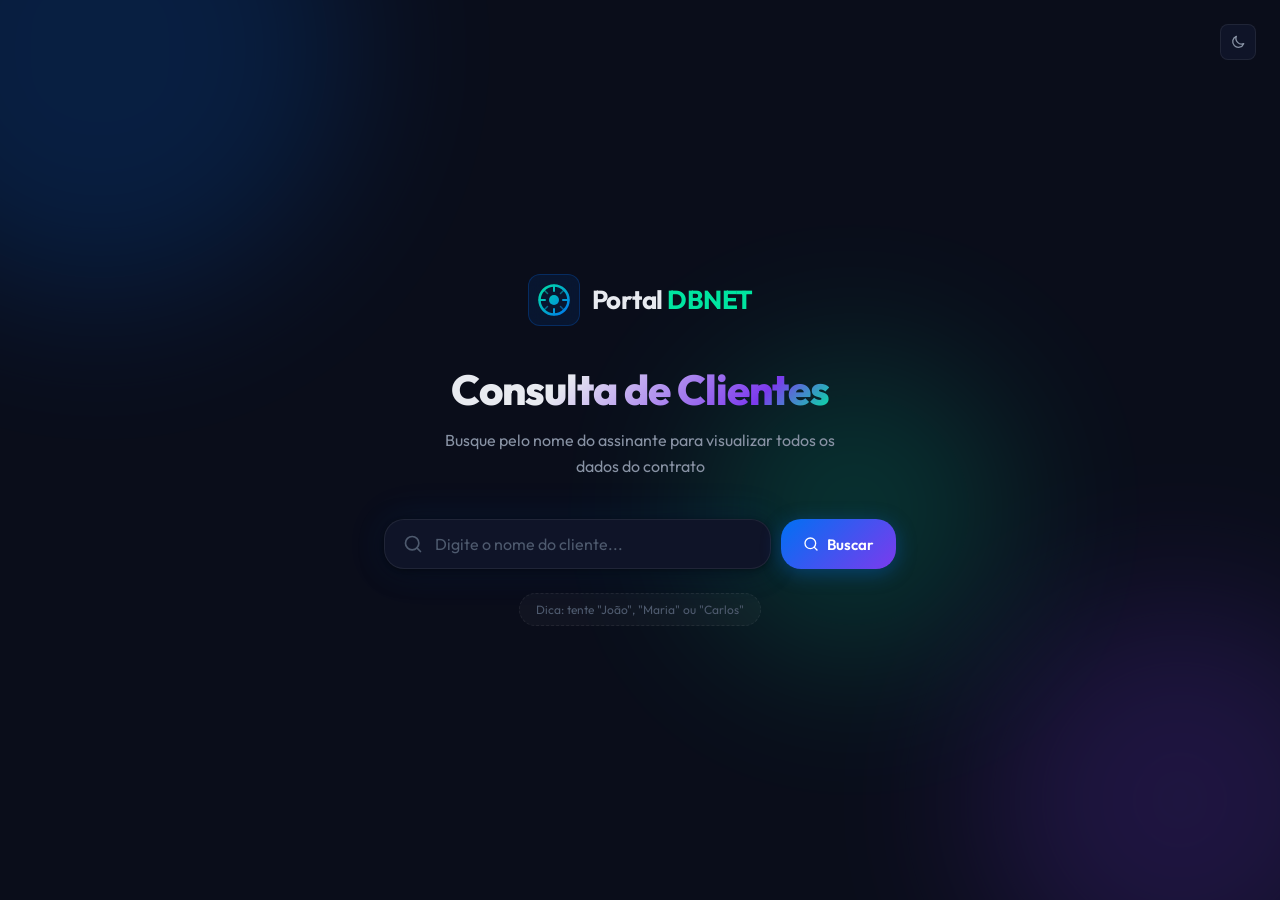
==== index.html @ 5e9ceef1 "Add files via upload" ====
<!DOCTYPE html>
<html lang="pt-BR">
<head>
  <meta charset="UTF-8" />
  <meta name="viewport" content="width=device-width, initial-scale=1.0" />
  <title>Portal DBNET — Consulta de Clientes</title>
  <link rel="icon" type="image/png" href="favicon.png" />
  <link rel="preconnect" href="https://fonts.googleapis.com" />
  <link rel="preconnect" href="https://fonts.gstatic.com" crossorigin />
  <link href="https://fonts.googleapis.com/css2?family=Outfit:wght@300;400;500;600;700;800&display=swap" rel="stylesheet" />
  <link rel="stylesheet" href="style.css" />
</head>
<body>

<div id="app">

  <!-- ══════════════════════════════════════════
       TELA 1 — BUSCA
  ══════════════════════════════════════════ -->
  <section id="screen-search" class="screen active">
    <div class="search-theme-toggle-slot" id="search-theme-toggle-slot"></div>
    <div class="search-hero">
      <div class="logo">
        <div class="logo-mark">
          <svg width="32" height="32" viewBox="0 0 32 32" fill="none" xmlns="http://www.w3.org/2000/svg">
            <defs>
              <linearGradient id="logoGrad" x1="0" y1="0" x2="32" y2="32" gradientUnits="userSpaceOnUse">
                <stop offset="0%" stop-color="#00e5a0"/>
                <stop offset="100%" stop-color="#0070f3"/>
              </linearGradient>
            </defs>
            <circle cx="16" cy="16" r="14.5" stroke="url(#logoGrad)" stroke-width="2.5"/>
            <circle cx="16" cy="16" r="5" fill="url(#logoGrad)"/>
            <line x1="16" y1="1.5" x2="16" y2="7" stroke="url(#logoGrad)" stroke-width="2" stroke-linecap="round"/>
            <line x1="16" y1="25" x2="16" y2="30.5" stroke="url(#logoGrad)" stroke-width="2" stroke-linecap="round"/>
            <line x1="1.5" y1="16" x2="7" y2="16" stroke="url(#logoGrad)" stroke-width="2" stroke-linecap="round"/>
            <line x1="25" y1="16" x2="30.5" y2="16" stroke="url(#logoGrad)" stroke-width="2" stroke-linecap="round"/>
            <line x1="5.5" y1="5.5" x2="9.5" y2="9.5" stroke="url(#logoGrad)" stroke-width="1.5" stroke-linecap="round" opacity="0.6"/>
            <line x1="22.5" y1="22.5" x2="26.5" y2="26.5" stroke="url(#logoGrad)" stroke-width="1.5" stroke-linecap="round" opacity="0.6"/>
            <line x1="26.5" y1="5.5" x2="22.5" y2="9.5" stroke="url(#logoGrad)" stroke-width="1.5" stroke-linecap="round" opacity="0.6"/>
            <line x1="9.5" y1="22.5" x2="5.5" y2="26.5" stroke="url(#logoGrad)" stroke-width="1.5" stroke-linecap="round" opacity="0.6"/>
          </svg>
        </div>
        <span class="logo-text">Portal <span class="accent">DBNET</span></span>
      </div>

      <h1 class="hero-title">Consulta de Clientes</h1>
      <p class="hero-subtitle">Busque pelo nome do assinante para visualizar todos os dados do contrato</p>

      <div class="search-box-wrapper">
        <div class="search-row">
          <div class="search-box">
            <svg class="search-icon" width="20" height="20" viewBox="0 0 24 24" fill="none">
              <circle cx="11" cy="11" r="8" stroke="currentColor" stroke-width="2"/>
              <path d="m21 21-4.35-4.35" stroke="currentColor" stroke-width="2" stroke-linecap="round"/>
            </svg>
            <input
              type="text"
              id="search-input"
              class="search-input"
              placeholder="Digite o nome do cliente..."
              autocomplete="off"
              spellcheck="false"
            />
            <button id="search-clear" class="search-clear hidden" aria-label="Limpar busca">
              <svg width="14" height="14" viewBox="0 0 14 14" fill="none">
                <path d="M1 1l12 12M13 1L1 13" stroke="currentColor" stroke-width="2" stroke-linecap="round"/>
              </svg>
            </button>
          </div>
          <button id="btn-buscar" class="btn-buscar">
            <svg id="buscar-icon" width="16" height="16" viewBox="0 0 24 24" fill="none">
              <circle cx="11" cy="11" r="8" stroke="currentColor" stroke-width="2"/>
              <path d="m21 21-4.35-4.35" stroke="currentColor" stroke-width="2" stroke-linecap="round"/>
            </svg>
            <span id="buscar-label">Buscar</span>
            <span id="buscar-spinner" class="spinner hidden"></span>
          </button>
        </div>
        <ul id="search-dropdown" class="search-dropdown hidden" role="listbox"></ul>
      </div>

      <div id="loading-status" class="loading-status hidden">
        <span class="spinner" style="width:14px;height:14px;border-color:rgba(255,255,255,0.2);border-top-color:var(--blue)"></span>
        <span id="loading-status-msg">Carregando...</span>
      </div>
      <p id="no-results" class="no-results hidden">Nenhum cliente encontrado para este nome.</p>
      <div id="search-error" class="search-error hidden">
        <svg width="16" height="16" viewBox="0 0 24 24" fill="none">
          <circle cx="12" cy="12" r="10" stroke="currentColor" stroke-width="2"/>
          <line x1="12" y1="8" x2="12" y2="12" stroke="currentColor" stroke-width="2" stroke-linecap="round"/>
          <line x1="12" y1="16" x2="12.01" y2="16" stroke="currentColor" stroke-width="2" stroke-linecap="round"/>
        </svg>
        <span id="search-error-msg">Erro ao conectar com o servidor.</span>
      </div>

      <div class="search-hint">
        <span>Dica: tente "João", "Maria" ou "Carlos"</span>
      </div>
    </div>

    <div class="bg-orbs">
      <div class="orb orb-1"></div>
      <div class="orb orb-2"></div>
      <div class="orb orb-3"></div>
    </div>
  </section>

  <!-- ══════════════════════════════════════════
       TELA 2 — SELEÇÃO (endereço ou login)
  ══════════════════════════════════════════ -->
  <section id="screen-selection" class="screen">
    <div class="page-container">
      <button class="btn-back" id="btn-back-selection">
        <svg width="18" height="18" viewBox="0 0 24 24" fill="none">
          <path d="M19 12H5M5 12l7 7M5 12l7-7" stroke="currentColor" stroke-width="2" stroke-linecap="round" stroke-linejoin="round"/>
        </svg>
        Voltar
      </button>
      <div id="selection-header" class="selection-header"></div>
      <div id="selection-list" class="selection-list"></div>
    </div>
  </section>

  <!-- ══════════════════════════════════════════
       TELA 3 — DASHBOARD
  ══════════════════════════════════════════ -->
  <section id="screen-dashboard" class="screen">
    <div class="page-container">
      <header class="dashboard-header">
        <button class="btn-back" id="btn-back-dashboard">
          <svg width="18" height="18" viewBox="0 0 24 24" fill="none">
            <path d="M19 12H5M5 12l7 7M5 12l7-7" stroke="currentColor" stroke-width="2" stroke-linecap="round" stroke-linejoin="round"/>
          </svg>
          Nova busca
        </button>
        <div id="dashboard-topbar" class="dashboard-topbar"></div>
      </header>
      <div id="dashboard-grid" class="dashboard-grid"></div>
    </div>
  </section>

  <!-- ══════════════════════════════════════════
       MODAL — TODAS AS ORDENS DE SERVIÇO
  ══════════════════════════════════════════ -->
  <div id="modal-os" class="modal-os-overlay" style="display:none">
    <div class="modal-os-box">
      <div class="modal-os-header">
        <span class="modal-os-title">Todas as Ordens de Serviço</span>
        <button class="modal-os-close" id="modal-os-close" aria-label="Fechar">
          <svg width="20" height="20" viewBox="0 0 24 24" fill="none">
            <path d="M18 6L6 18M6 6l12 12" stroke="currentColor" stroke-width="2" stroke-linecap="round"/>
          </svg>
        </button>
      </div>
      <div class="modal-os-body">
        <table class="os-table">
          <thead>
            <tr>
              <th class="col-id">ID</th><th class="col-date">Data</th><th class="col-type">Assunto</th><th class="col-setor">Setor</th><th class="col-status">Status</th><th class="col-desc">Descrição</th>
            </tr>
          </thead>
          <tbody id="modal-os-tbody"></tbody>
        </table>
      </div>
    </div>
  </div>

  <!-- ══════════════════════════════════════════
       MODAL — HISTÓRICO DE POTÊNCIA DA ONU
  ══════════════════════════════════════════ -->
  <div id="modal-potencia" class="modal-os-overlay" style="display:none">
    <div class="modal-os-box modal-potencia-box">
      <div class="modal-os-header">
        <span class="modal-os-title">Histórico de Potência</span>
        <button class="modal-os-close" id="modal-potencia-close" aria-label="Fechar">
          <svg width="20" height="20" viewBox="0 0 24 24" fill="none">
            <path d="M18 6L6 18M6 6l12 12" stroke="currentColor" stroke-width="2" stroke-linecap="round"/>
          </svg>
        </button>
      </div>
      <div class="modal-os-body">
        <table class="os-table">
          <thead>
            <tr>
              <th class="col-pot-date">Data</th><th class="col-pot-signal">Sinal RX</th><th class="col-pot-temp">Temperatura</th>
            </tr>
          </thead>
          <tbody id="modal-potencia-tbody"></tbody>
        </table>
        <div id="modal-potencia-pagination" class="modal-potencia-pagination hidden">
          <button type="button" class="btn-pot-page" id="pot-prev-page" aria-label="Página anterior">
            <svg width="16" height="16" viewBox="0 0 24 24" fill="none">
              <path d="M15 18l-6-6 6-6" stroke="currentColor" stroke-width="2" stroke-linecap="round" stroke-linejoin="round"/>
            </svg>
          </button>
          <span id="pot-page-info" class="pot-page-info">Página 1 de 1</span>
          <button type="button" class="btn-pot-page" id="pot-next-page" aria-label="Próxima página">
            <svg width="16" height="16" viewBox="0 0 24 24" fill="none">
              <path d="M9 18l6-6-6-6" stroke="currentColor" stroke-width="2" stroke-linecap="round" stroke-linejoin="round"/>
            </svg>
          </button>
        </div>
      </div>
    </div>
  </div>

  <!-- ══════════════════════════════════════════
       MODAL — ABRIR ATENDIMENTO
  ══════════════════════════════════════════ -->
  <div id="modal-atendimento" class="modal-os-overlay" style="display:none">
    <div class="modal-os-box modal-atendimento-box">
      <div class="modal-os-header">
        <span class="modal-os-title">Abrir Atendimento</span>
        <button class="modal-os-close" id="modal-atendimento-close" aria-label="Fechar">
          <svg width="20" height="20" viewBox="0 0 24 24" fill="none">
            <path d="M18 6L6 18M6 6l12 12" stroke="currentColor" stroke-width="2" stroke-linecap="round"/>
          </svg>
        </button>
      </div>
      <div class="modal-os-body">
        <form id="form-atendimento" class="form-atendimento">
          <div class="form-field">
            <label class="form-label" for="atendimento-assunto">Assunto</label>
            <select id="atendimento-assunto" class="form-select" required>
              <option value="" disabled selected>Selecione um assunto...</option>
              <option value="99">99 - PROCESSO DE SUPORTE - DBNET</option>
              <option value="264">264 - RETRABALHO TÉCNICO</option>
              <option value="108">108 - PROCESSO DE CANCELAMENTO</option>
              <option value="330">330 - VERIFICAÇÃO FINANCEIRA</option>
            </select>
          </div>
          <div class="form-field">
            <label class="form-label" for="atendimento-descricao">Descrição</label>
            <textarea id="atendimento-descricao" class="form-textarea" rows="5" placeholder="Descreva o atendimento..." required></textarea>
          </div>
          <div class="form-atendimento-footer">
            <span id="atendimento-erro" class="form-error hidden"></span>
            <button type="submit" class="btn-enviar-atendimento" id="btn-enviar-atendimento">
              <span id="btn-enviar-atendimento-label">Abrir atendimento</span>
              <span id="btn-enviar-atendimento-spinner" class="spinner hidden"></span>
            </button>
          </div>
        </form>
      </div>
    </div>
  </div>

  <!-- ══════════════════════════════════════════
       MODAL — Todas as OS
  ══════════════════════════════════════════ -->
  <div id="modal" class="modal hidden" role="dialog" aria-modal="true" aria-labelledby="modal-title">
    <div class="modal-backdrop" id="modal-backdrop"></div>
    <div class="modal-panel">
      <div class="modal-header">
        <h3 id="modal-title">Todas as Ordens de Serviço</h3>
        <button id="modal-close" class="modal-close" aria-label="Fechar modal">
          <svg width="16" height="16" viewBox="0 0 16 16" fill="none">
            <path d="M1 1l14 14M15 1L1 15" stroke="currentColor" stroke-width="2" stroke-linecap="round"/>
          </svg>
        </button>
      </div>
      <div id="modal-body" class="modal-body"></div>
    </div>
  </div>

  <div id="test-mode-badge" class="test-mode-badge hidden">
    <svg width="14" height="14" viewBox="0 0 24 24" fill="none">
      <path d="M9 3H5a2 2 0 0 0-2 2v4m6-6h10a2 2 0 0 1 2 2v4M9 3v18m0 0h10a2 2 0 0 0 2-2v-4M9 21H5a2 2 0 0 1-2-2v-4m0 0h18" stroke="currentColor" stroke-width="2" stroke-linecap="round"/>
    </svg>
    MODO TESTE
  </div>

  <div id="loading-overlay" class="loading-overlay hidden">
    <div class="loading-overlay-box">
      <span class="spinner" style="width:28px;height:28px;border-width:3px;border-color:rgba(255,255,255,0.15);border-top-color:var(--blue)"></span>
      <span id="loading-overlay-msg">Carregando...</span>
    </div>
  </div>

</div><!-- #app -->

<script src="app.js"></script>
</body>
</html>
---- style.css ----
/* ══════════════════════════════════════════════════════
   ISP PORTAL — style.css
   Tema dark com glassmorphism, gradientes azul/ciano/roxo
══════════════════════════════════════════════════════ */

/* ─── RESET & BASE ──────────────────────────────────── */
*, *::before, *::after { box-sizing: border-box; margin: 0; padding: 0; }

:root {
  --bg:           #0a0d1a;
  --surface:      #0f1428;
  --surface-2:    #131830;
  --surface-3:    #1a2040;
  --border:       rgba(255,255,255,0.07);
  --border-hover: rgba(255,255,255,0.14);

  --green:        #00e5a0;
  --green-dim:    rgba(0,229,160,0.15);
  --green-glow:   rgba(0,229,160,0.35);
  --blue:         #0070f3;
  --blue-dim:     rgba(0,112,243,0.15);
  --cyan:         #00d4ff;
  --purple:       #7c3aed;
  --red:          #f43f5e;
  --red-dim:      rgba(244,63,94,0.15);
  --amber:        #f59e0b;
  --amber-dim:    rgba(245,158,11,0.15);

  --text-primary:   #e8eaf0;
  --text-secondary: #8892a4;
  --text-muted:     #4e5a6e;

  --tint: rgba(255,255,255,0.03);
  --card-geral-grad: linear-gradient(135deg, #0f1428 0%, #0d1635 100%);

  --radius-sm:  8px;
  --radius-md:  12px;
  --radius-lg:  16px;
  --radius-xl:  20px;

  --shadow-card: 0 4px 24px rgba(0,0,0,0.4), 0 1px 4px rgba(0,0,0,0.3);
  --shadow-glow: 0 0 40px rgba(0,112,243,0.12);

  --transition: 0.2s cubic-bezier(0.4,0,0.2,1);
}

/* ─── TEMA CLARO (neutro, estilo painel admin) ──────── */
html[data-theme="light"] {
  --bg:           #f1f3f5;
  --surface:      #ffffff;
  --surface-2:    #f5f6f8;
  --surface-3:    #e8eaed;
  --border:       rgba(20,30,40,0.08);
  --border-hover: rgba(20,30,40,0.16);

  --green-dim:    rgba(0,180,126,0.12);
  --blue-dim:     rgba(0,112,243,0.10);
  --red-dim:      rgba(244,63,94,0.10);
  --amber-dim:    rgba(245,158,11,0.12);

  --text-primary:   #1f2937;
  --text-secondary: #5b6572;
  --text-muted:     #8a94a1;

  --tint: rgba(20,30,40,0.035);
  --card-geral-grad: linear-gradient(135deg, #ffffff 0%, #f3f5f7 100%);

  --shadow-card: 0 2px 12px rgba(20,30,40,0.06), 0 1px 3px rgba(20,30,40,0.04);
  --shadow-glow: 0 0 40px rgba(0,112,243,0.08);
}
html[data-theme="light"] .orb { opacity: 0.06; }

/* ─── TEMA ESCURO SUAVE (charcoal neutro, estilo painel admin) ── */
html[data-theme="dim"] {
  --bg:           #171c22;
  --surface:      #1e242b;
  --surface-2:    #262d35;
  --surface-3:    #2f3740;
  --border:       rgba(255,255,255,0.08);
  --border-hover: rgba(255,255,255,0.16);

  --text-primary:   #e8ebee;
  --text-secondary: #9aa3ab;
  --text-muted:     #66707a;

  --tint: rgba(255,255,255,0.035);
  --card-geral-grad: linear-gradient(135deg, #1e242b 0%, #171c22 100%);

  --shadow-card: 0 4px 24px rgba(0,0,0,0.35), 0 1px 4px rgba(0,0,0,0.25);
  --shadow-glow: 0 0 40px rgba(255,255,255,0.06);
}
html[data-theme="dim"] .orb { opacity: 0.08; }

/* ─── TEMA CLARO SÉPIA (mais aconchegante, menos luz azul) ───── */
html[data-theme="sepia"] {
  --bg:           #f1e9d8;
  --surface:      #f6efdf;
  --surface-2:    #eee4cd;
  --surface-3:    #e5d8b9;
  --border:       rgba(90,70,40,0.12);
  --border-hover: rgba(90,70,40,0.22);

  --green-dim:    rgba(0,180,126,0.12);
  --blue-dim:     rgba(0,112,243,0.10);
  --red-dim:      rgba(244,63,94,0.10);
  --amber-dim:    rgba(245,158,11,0.14);

  --text-primary:   #3b2f22;
  --text-secondary: #6e5f47;
  --text-muted:     #9c8f76;

  --tint: rgba(90,70,40,0.05);
  --card-geral-grad: linear-gradient(135deg, #f6efdf 0%, #eddfbd 100%);

  --shadow-card: 0 4px 20px rgba(90,70,40,0.14), 0 1px 3px rgba(90,70,40,0.09);
  --shadow-glow: 0 0 40px rgba(0,112,243,0.08);
}
html[data-theme="sepia"] .orb { opacity: 0.07; }

/* ─── TEMA VERDE (paleta EDF1D6 / 9DC08B / 609966 / 40513B) ──── */
html[data-theme="green"] {
  --bg:           #edf1d6;
  --surface:      #f5f8ea;
  --surface-2:    #e7edd3;
  --surface-3:    #d7e2bb;
  --border:       rgba(64,81,59,0.14);
  --border-hover: rgba(64,81,59,0.26);

  --green:        #609966;
  --green-dim:    rgba(96,153,102,0.16);
  --green-glow:   rgba(96,153,102,0.35);
  --blue-dim:     rgba(0,112,243,0.10);
  --red-dim:      rgba(244,63,94,0.10);
  --amber-dim:    rgba(245,158,11,0.14);

  --text-primary:   #40513b;
  --text-secondary: #5c6f52;
  --text-muted:     #85957a;

  --tint: rgba(64,81,59,0.045);
  --card-geral-grad: linear-gradient(135deg, #f5f8ea 0%, #e1eac8 100%);

  --shadow-card: 0 4px 20px rgba(64,81,59,0.14), 0 1px 3px rgba(64,81,59,0.09);
  --shadow-glow: 0 0 40px rgba(96,153,102,0.18);
}
html[data-theme="green"] .orb { opacity: 0.08; }

html { font-size: 16px; scroll-behavior: smooth; }

body {
  font-family: 'Outfit', sans-serif;
  background-color: var(--bg);
  color: var(--text-primary);
  min-height: 100vh;
  overflow-x: hidden;
  -webkit-font-smoothing: antialiased;
  transition: background-color 0.3s ease, color 0.3s ease;
}

button { cursor: pointer; border: none; background: none; font-family: inherit; }
ul { list-style: none; }
a { color: inherit; text-decoration: none; }

/* ─── SCREENS ───────────────────────────────────────── */
.screen {
  display: none;
  min-height: 100vh;
  animation: fadeIn 0.3s ease;
}
.screen.active { display: block; }

@keyframes fadeIn {
  from { opacity: 0; transform: translateY(8px); }
  to   { opacity: 1; transform: translateY(0); }
}

/* ─── PAGE CONTAINER ─────────────────────────────────── */
.page-container {
  max-width: 1400px;
  margin: 0 auto;
  padding: 32px 24px 64px;
}

/* ─── BACK BUTTON ────────────────────────────────────── */
.btn-back {
  display: inline-flex;
  align-items: center;
  gap: 8px;
  color: var(--text-secondary);
  font-size: 14px;
  font-weight: 500;
  padding: 8px 14px;
  border-radius: var(--radius-sm);
  border: 1px solid var(--border);
  background: var(--surface);
  transition: all var(--transition);
  margin-bottom: 32px;
}
.btn-back:hover {
  color: var(--text-primary);
  border-color: var(--border-hover);
  background: var(--surface-2);
}

/* ══════════════════════════════════════════════════════
   TELA 1 — BUSCA
══════════════════════════════════════════════════════ */
#screen-search {
  align-items: center;
  justify-content: center;
  position: relative;
  overflow: hidden;
}
#screen-search.active { display: flex; }

.search-theme-toggle-slot {
  position: absolute;
  top: 24px;
  right: 24px;
  z-index: 3;
}

.search-hero {
  position: relative;
  z-index: 2;
  display: flex;
  flex-direction: column;
  align-items: center;
  text-align: center;
  padding: 40px 24px;
  width: 100%;
  max-width: 560px;
}

/* Logo */
.logo {
  display: flex;
  align-items: center;
  gap: 12px;
  margin-bottom: 40px;
}
.logo-mark {
  display: flex;
  align-items: center;
  justify-content: center;
  width: 52px;
  height: 52px;
  background: rgba(0,112,243,0.1);
  border: 1px solid rgba(0,112,243,0.25);
  border-radius: var(--radius-md);
  backdrop-filter: blur(8px);
}
.logo-text {
  font-size: 26px;
  font-weight: 700;
  color: var(--text-primary);
  letter-spacing: -0.5px;
}
.logo-text .accent { color: var(--green); }

/* Hero text */
.hero-title {
  font-size: clamp(28px, 5vw, 42px);
  font-weight: 800;
  letter-spacing: -1px;
  line-height: 1.15;
  background: linear-gradient(135deg, var(--text-primary) 30%, #7c3aed 80%, #00e5a0 100%);
  -webkit-background-clip: text;
  -webkit-text-fill-color: transparent;
  background-clip: text;
  margin-bottom: 14px;
}
.hero-subtitle {
  font-size: 16px;
  color: var(--text-secondary);
  line-height: 1.6;
  max-width: 420px;
  margin-bottom: 40px;
}

/* Search box */
.search-box-wrapper {
  position: relative;
  width: 100%;
}
.search-box {
  display: flex;
  align-items: center;
  gap: 12px;
  background: var(--surface);
  border: 1px solid var(--border);
  border-radius: var(--radius-xl);
  padding: 14px 18px;
  transition: all var(--transition);
  box-shadow: var(--shadow-card), var(--shadow-glow);
}
.search-box:focus-within {
  border-color: rgba(0,112,243,0.5);
  box-shadow: var(--shadow-card), 0 0 0 3px rgba(0,112,243,0.12), 0 0 40px rgba(0,112,243,0.18);
}
.search-icon { color: var(--text-muted); flex-shrink: 0; }
.search-input {
  flex: 1;
  background: none;
  border: none;
  outline: none;
  font-family: 'Outfit', sans-serif;
  font-size: 16px;
  font-weight: 400;
  color: var(--text-primary);
}
.search-input::placeholder { color: var(--text-muted); }
.search-clear {
  color: var(--text-muted);
  padding: 4px;
  border-radius: 50%;
  transition: all var(--transition);
  flex-shrink: 0;
}
.search-clear:hover { color: var(--text-primary); background: var(--surface-3); }
.search-clear.hidden { display: none; }

/* Search row (input + button) */
.search-row {
  display: flex;
  gap: 10px;
  align-items: stretch;
}
.search-row .search-box {
  flex: 1;
}

.btn-buscar {
  display: inline-flex;
  align-items: center;
  gap: 8px;
  padding: 0 22px;
  background: linear-gradient(135deg, #0070f3, #7c3aed);
  border: none;
  border-radius: var(--radius-xl);
  color: #fff;
  font-family: 'Outfit', sans-serif;
  font-size: 15px;
  font-weight: 600;
  cursor: pointer;
  white-space: nowrap;
  transition: all var(--transition);
  box-shadow: 0 4px 20px rgba(0,112,243,0.35);
  flex-shrink: 0;
}
.btn-buscar:hover {
  transform: translateY(-1px);
  box-shadow: 0 6px 28px rgba(0,112,243,0.5);
  filter: brightness(1.1);
}
.btn-buscar:active { transform: translateY(0); }
.btn-buscar:disabled { opacity: 0.6; cursor: not-allowed; transform: none; }

/* Spinner */
.spinner {
  width: 16px;
  height: 16px;
  border: 2px solid rgba(255,255,255,0.3);
  border-top-color: #fff;
  border-radius: 50%;
  animation: spin 0.7s linear infinite;
  flex-shrink: 0;
}
.spinner.hidden { display: none; }
.sel-loading.hidden { display: none; }
@keyframes spin { to { transform: rotate(360deg); } }

/* Error message */
.search-error {
  margin-top: 12px;
  font-size: 13px;
  color: var(--red);
  background: var(--red-dim);
  border: 1px solid rgba(244,63,94,0.25);
  padding: 10px 14px;
  border-radius: var(--radius-sm);
  display: flex;
  align-items: center;
  gap: 8px;
}
.search-error.hidden { display: none; }

/* Dropdown */
.search-dropdown {
  position: absolute;
  top: calc(100% + 8px);
  left: 0;
  right: 0;
  background: var(--surface);
  border: 1px solid var(--border);
  border-radius: var(--radius-lg);
  overflow-y: auto;
  max-height: 320px;
  box-shadow: 0 16px 48px rgba(0,0,0,0.5);
  z-index: 100;
  animation: slideDown 0.15s ease;
  scrollbar-width: thin;
  scrollbar-color: var(--surface-3) transparent;
}
.search-dropdown::-webkit-scrollbar { width: 6px; }
.search-dropdown::-webkit-scrollbar-thumb { background: var(--surface-3); border-radius: 3px; }
.search-dropdown.hidden { display: none; }

@keyframes slideDown {
  from { opacity: 0; transform: translateY(-6px); }
  to   { opacity: 1; transform: translateY(0); }
}

.dropdown-item {
  display: flex;
  align-items: center;
  justify-content: space-between;
  padding: 14px 18px;
  cursor: pointer;
  transition: background var(--transition);
  border-bottom: 1px solid var(--border);
}
.dropdown-item:last-child { border-bottom: none; }
.dropdown-item:hover { background: var(--surface-3); }

.dropdown-left {
  display: flex;
  align-items: center;
  gap: 8px;
  min-width: 0;
}
.dropdown-name {
  font-size: 15px;
  font-weight: 500;
  color: var(--text-primary);
  white-space: nowrap;
  overflow: hidden;
  text-overflow: ellipsis;
}
.dropdown-meta {
  font-size: 12px;
  color: var(--text-muted);
  background: var(--surface-3);
  padding: 3px 8px;
  border-radius: 20px;
  border: 1px solid var(--border);
  flex-shrink: 0;
}
.dropdown-badge {
  font-size: 11px;
  font-weight: 600;
  padding: 2px 8px;
  border-radius: 20px;
  flex-shrink: 0;
  text-transform: uppercase;
  letter-spacing: 0.4px;
}
.dropdown-badge.ativo   { background: var(--green-dim); color: var(--green); border: 1px solid rgba(0,229,160,0.25); }
.dropdown-badge.inativo { background: var(--red-dim);   color: var(--red);   border: 1px solid rgba(244,63,94,0.25); }

/* Misc */
.loading-status {
  display: flex;
  align-items: center;
  gap: 10px;
  margin-top: 14px;
  font-size: 14px;
  color: var(--text-secondary);
}
.loading-status.hidden { display: none; }

.no-results {
  margin-top: 14px;
  font-size: 14px;
  color: var(--text-muted);
}
.no-results.hidden { display: none; }

.search-hint {
  margin-top: 24px;
  font-size: 12px;
  color: var(--text-muted);
  background: var(--tint);
  border: 1px dashed var(--border);
  padding: 8px 16px;
  border-radius: 20px;
}

/* Background orbs */
.bg-orbs { position: absolute; inset: 0; z-index: 0; pointer-events: none; overflow: hidden; }
.orb {
  position: absolute;
  border-radius: 50%;
  filter: blur(80px);
  opacity: 0.18;
}
.orb-1 { width: 500px; height: 500px; background: var(--blue);   top: -200px; left: -150px; }
.orb-2 { width: 400px; height: 400px; background: var(--purple); bottom: -100px; right: -100px; }
.orb-3 { width: 300px; height: 300px; background: var(--green);  top: 40%; left: 55%; }

/* ══════════════════════════════════════════════════════
   TELA 2 — SELEÇÃO
══════════════════════════════════════════════════════ */
.selection-header {
  margin-bottom: 28px;
}
.selection-header h2 {
  font-size: 24px;
  font-weight: 700;
  color: var(--text-primary);
  margin-bottom: 8px;
}
.selection-header p {
  font-size: 15px;
  color: var(--text-secondary);
}
.selection-header strong { color: var(--text-primary); }

.selection-list {
  display: grid;
  grid-template-columns: repeat(auto-fill, minmax(300px, 1fr));
  gap: 14px;
}

.selection-card {
  display: flex;
  align-items: center;
  gap: 16px;
  padding: 18px 20px;
  background: var(--surface);
  border: 1px solid var(--border);
  border-radius: var(--radius-lg);
  cursor: pointer;
  transition: all var(--transition);
  box-shadow: var(--shadow-card);
}
.selection-card:hover {
  border-color: rgba(0,112,243,0.4);
  background: var(--surface-2);
  transform: translateY(-2px);
  box-shadow: var(--shadow-card), 0 0 20px rgba(0,112,243,0.1);
}

.sel-icon {
  display: flex;
  align-items: center;
  justify-content: center;
  width: 44px;
  height: 44px;
  border-radius: var(--radius-md);
  background: var(--blue-dim);
  border: 1px solid rgba(0,112,243,0.2);
  flex-shrink: 0;
  color: var(--blue);
}

.sel-info { flex: 1; min-width: 0; }
.sel-title {
  font-size: 15px;
  font-weight: 600;
  color: var(--text-primary);
  margin-bottom: 3px;
  white-space: nowrap;
  overflow: hidden;
  text-overflow: ellipsis;
}
.selection-card .sel-title {
  white-space: normal;
  overflow: visible;
  text-overflow: unset;
  word-break: break-word;
}
.sel-sub {
  font-size: 13px;
  color: var(--text-secondary);
}
.sel-badge {
  font-size: 11px;
  font-weight: 600;
  padding: 3px 8px;
  border-radius: 20px;
  text-transform: uppercase;
  letter-spacing: 0.5px;
  flex-shrink: 0;
}

.sel-arrow { color: var(--text-muted); flex-shrink: 0; }
.sel-badge-wrap { display: flex; gap: 6px; flex-shrink: 0; flex-wrap: wrap; justify-content: flex-end; }

.login-badges { display: flex; gap: 6px; flex-wrap: wrap; margin-top: 6px; }
.login-card .sel-info { flex: 1; min-width: 0; }
.login-card .sel-title { white-space: normal; word-break: break-all; }

/* ══════════════════════════════════════════════════════
   TELA 3 — DASHBOARD
══════════════════════════════════════════════════════ */
.dashboard-header {
  display: flex;
  align-items: flex-start;
  justify-content: space-between;
  flex-wrap: wrap;
  gap: 16px;
  margin-bottom: 8px;
}
.dashboard-topbar {
  display: flex;
  align-items: center;
  justify-content: flex-end;
  gap: 12px;
}
.dashboard-topbar .client-info {
  text-align: right;
}
.dashboard-topbar .client-label {
  font-size: 13px;
  color: var(--text-muted);
  margin-bottom: 2px;
}
.dashboard-topbar .client-name {
  font-size: 18px;
  font-weight: 700;
  color: var(--text-primary);
}
.btn-reload {
  display: inline-flex;
  align-items: center;
  justify-content: center;
  width: 36px;
  height: 36px;
  flex-shrink: 0;
  color: var(--text-secondary);
  border-radius: var(--radius-sm);
  border: 1px solid var(--border);
  background: var(--surface);
  transition: all var(--transition);
  cursor: pointer;
}
.btn-reload:hover {
  color: var(--text-primary);
  border-color: var(--border-hover);
  background: var(--surface-2);
}
.btn-reload.spinning svg {
  animation: btn-reload-spin 0.8s linear infinite;
}
@keyframes btn-reload-spin {
  from { transform: rotate(0deg); }
  to   { transform: rotate(360deg); }
}

/* Abrir atendimento */
.btn-atendimento {
  display: inline-flex;
  align-items: center;
  gap: 7px;
  height: 36px;
  padding: 0 14px;
  flex-shrink: 0;
  font-size: 13px;
  font-weight: 600;
  font-family: 'Outfit', sans-serif;
  color: var(--text-secondary);
  background: var(--surface);
  border: 1px solid var(--border);
  border-radius: var(--radius-sm);
  cursor: pointer;
  white-space: nowrap;
  transition: all var(--transition);
}
.btn-atendimento:hover {
  color: var(--text-primary);
  border-color: var(--border-hover);
  background: var(--surface-2);
}

/* Alternar tema (claro/escuro) */
.btn-theme-toggle {
  display: inline-flex;
  align-items: center;
  justify-content: center;
  width: 36px;
  height: 36px;
  flex-shrink: 0;
  color: var(--text-secondary);
  border-radius: var(--radius-sm);
  border: 1px solid var(--border);
  background: var(--surface);
  transition: all var(--transition);
  cursor: pointer;
}
.btn-theme-toggle:hover {
  color: var(--amber);
  border-color: var(--border-hover);
  background: var(--surface-2);
}
.btn-theme-toggle svg {
  display: none;
  transition: transform 0.35s cubic-bezier(0.4,0,0.2,1), opacity 0.2s ease;
}
.btn-theme-toggle:hover svg { transform: rotate(20deg) scale(1.1); }

/* Ícone exibido = tema ativo no momento (dark é o padrão, sem atributo) */
.btn-theme-toggle .icon-moon  { display: inline-flex; }
html[data-theme="light"] .btn-theme-toggle .icon-sun    { display: inline-flex; }
html[data-theme="light"] .btn-theme-toggle .icon-moon   { display: none; }
html[data-theme="dim"]   .btn-theme-toggle .icon-dim    { display: inline-flex; }
html[data-theme="dim"]   .btn-theme-toggle .icon-moon   { display: none; }
html[data-theme="sepia"] .btn-theme-toggle .icon-sepia  { display: inline-flex; }
html[data-theme="sepia"] .btn-theme-toggle .icon-moon   { display: none; }
html[data-theme="green"] .btn-theme-toggle .icon-leaf   { display: inline-flex; }
html[data-theme="green"] .btn-theme-toggle .icon-moon   { display: none; }

/* Grid */
.dashboard-grid {
  display: grid;
  grid-template-columns: repeat(4, 1fr);
  gap: 16px;
  grid-auto-flow: dense;
}

/* ─── CARD BASE ──────────────────────────────────────── */
.card {
  background: var(--surface);
  border: 1px solid var(--border);
  border-radius: var(--radius-lg);
  padding: 20px 22px;
  box-shadow: var(--shadow-card);
  transition: border-color var(--transition);
  position: relative;
  overflow: hidden;
  display: flex;
  flex-direction: column;
  gap: 6px;
}
.card::before {
  content: '';
  position: absolute;
  top: 0; left: 0; right: 0;
  height: 1px;
  background: linear-gradient(90deg, transparent, rgba(255,255,255,0.08), transparent);
}
.card:hover { border-color: var(--border-hover); }

.card-header {
  display: flex;
  align-items: center;
  gap: 10px;
  margin-bottom: 18px;
  flex-shrink: 0;
}
.card-icon {
  display: flex;
  align-items: center;
  justify-content: center;
  width: 36px;
  height: 36px;
  border-radius: var(--radius-sm);
  flex-shrink: 0;
}
.card-title {
  font-size: 12px;
  font-weight: 600;
  text-transform: uppercase;
  letter-spacing: 1px;
  color: var(--text-secondary);
}

/* Botão de ação pequeno no card-header (histórico, copiar, etc.) */
.btn-card-icon {
  display: inline-flex;
  align-items: center;
  justify-content: center;
  width: 30px;
  height: 30px;
  margin-left: auto;
  flex-shrink: 0;
  color: var(--text-secondary);
  border-radius: var(--radius-sm);
  border: 1px solid var(--border);
  background: var(--surface);
  transition: all var(--transition);
  cursor: pointer;
}
.btn-card-icon:hover {
  color: var(--blue);
  border-color: var(--border-hover);
  background: var(--surface-2);
}
.btn-card-icon.copied {
  color: var(--green);
  border-color: rgba(0,229,160,0.3);
  background: var(--green-dim);
}

.card-divider {
  height: 1px;
  background: var(--border);
  margin: 6px 0 12px;
  flex-shrink: 0;
}

/* ─── CARD GERAL (span 2) ───────────────────────────── */
.card-geral {
  grid-column: span 2;
  background: var(--card-geral-grad);
}
.card-geral::after {
  content: '';
  position: absolute;
  top: -60px; right: -60px;
  width: 200px; height: 200px;
  border-radius: 50%;
  background: radial-gradient(circle, rgba(0,112,243,0.12) 0%, transparent 70%);
  pointer-events: none;
}

.geral-main {
  display: flex;
  align-items: flex-start;
  gap: 20px;
  margin-bottom: 20px;
}
.geral-avatar {
  width: 56px;
  height: 56px;
  border-radius: var(--radius-md);
  background: linear-gradient(135deg, var(--blue), var(--purple));
  display: flex;
  align-items: center;
  justify-content: center;
  font-size: 22px;
  font-weight: 700;
  color: #fff;
  flex-shrink: 0;
  letter-spacing: -1px;
}
.geral-info { flex: 1; min-width: 0; }
.geral-name {
  font-size: 20px;
  font-weight: 700;
  color: var(--text-primary);
  margin-bottom: 4px;
  white-space: nowrap;
  overflow: hidden;
  text-overflow: ellipsis;
}
.geral-cpf {
  font-size: 13px;
  color: var(--text-secondary);
  font-family: monospace;
  letter-spacing: 0.5px;
}

.geral-badges {
  display: flex;
  flex-wrap: wrap;
  gap: 8px;
  margin-bottom: 20px;
}

.geral-grid {
  display: grid;
  grid-template-columns: 1fr 1fr;
  gap: 14px;
}
.geral-field { display: flex; flex-direction: column; gap: 3px; }
.geral-field-label {
  font-size: 11px;
  text-transform: uppercase;
  letter-spacing: 0.8px;
  color: var(--text-muted);
  font-weight: 500;
}
.btn-ip-open {
  display: inline-flex;
  align-items: center;
  justify-content: center;
  padding: 3px 6px;
  border: 1px solid var(--border);
  border-radius: 5px;
  color: var(--text-muted);
  background: var(--surface-3);
  transition: all var(--transition);
  flex-shrink: 0;
}
.btn-ip-open:hover {
  color: var(--blue);
  border-color: var(--blue);
  background: rgba(0,112,243,0.1);
}
.geral-field-value {
  font-size: 14px;
  font-weight: 500;
  color: var(--text-primary);
  font-family: monospace;
  letter-spacing: 0.3px;
}
.quedas-val { font-family: 'Outfit', sans-serif; font-size: 20px; font-weight: 700; }
.quedas-val.high { color: var(--red); }
.quedas-val.med  { color: var(--amber); }
.quedas-val.low  { color: var(--green); }

/* ─── BADGES ─────────────────────────────────────────── */
.badge {
  display: inline-flex;
  align-items: center;
  gap: 5px;
  font-size: 12px;
  font-weight: 600;
  padding: 4px 10px;
  border-radius: 20px;
  letter-spacing: 0.3px;
}
.badge-dot {
  width: 6px;
  height: 6px;
  border-radius: 50%;
  flex-shrink: 0;
}

.badge-online   { background: rgba(0,229,160,0.12); color: var(--green); border: 1px solid rgba(0,229,160,0.25); }
.badge-online .badge-dot { background: var(--green); box-shadow: 0 0 6px var(--green-glow); animation: pulse 2s infinite; }
.badge-offline  { background: var(--red-dim);   color: var(--red);   border: 1px solid rgba(244,63,94,0.25); }
.badge-offline .badge-dot { background: var(--red); }

.badge-ativo    { background: var(--green-dim); color: var(--green); border: 1px solid rgba(0,229,160,0.25); }
.badge-bloqueado{ background: var(--red-dim);   color: var(--red);   border: 1px solid rgba(244,63,94,0.25); }
.badge-aguardando{ background: var(--amber-dim); color: var(--amber); border: 1px solid rgba(245,158,11,0.25); }
.badge-plano    { background: var(--blue-dim);  color: var(--cyan);  border: 1px solid rgba(0,112,243,0.25); }

@keyframes pulse {
  0%, 100% { opacity: 1; }
  50%       { opacity: 0.4; }
}

/* ─── CARD LISTA (endereço, contatos, etc.) ──────────── */
.field-row {
  display: flex;
  align-items: flex-start;
  gap: 10px;
  padding: 10px 0;
  border-bottom: 1px solid var(--border);
}
.field-row:last-child { border-bottom: none; padding-bottom: 0; }
.field-row:first-child { padding-top: 0; }

.field-icon { color: var(--text-muted); flex-shrink: 0; margin-top: 1px; }
.field-content { flex: 1; min-width: 0; }
.field-label {
  font-size: 11px;
  color: var(--text-muted);
  text-transform: uppercase;
  letter-spacing: 0.7px;
  margin-bottom: 2px;
  font-weight: 500;
}
.field-value {
  font-size: 14px;
  color: var(--text-primary);
  font-weight: 500;
  line-height: 1.4;
  word-break: break-all;
}
.field-value.mono { font-family: monospace; letter-spacing: 0.3px; }

/* ─── CARD COMODATOS / PRODUTOS ──────────────────────── */
.chip-list {
  display: flex;
  flex-wrap: wrap;
  gap: 8px;
}
.chip {
  font-size: 12px;
  font-weight: 500;
  padding: 5px 12px;
  border-radius: 20px;
  background: var(--surface-3);
  border: 1px solid var(--border);
  color: var(--text-secondary);
  transition: all var(--transition);
}
.chip:hover { border-color: var(--border-hover); color: var(--text-primary); }
.chip.chip-product {
  background: rgba(0,112,243,0.08);
  border-color: rgba(0,112,243,0.2);
  color: var(--cyan);
}

/* ─── CARD CENTRAL DO ASSINANTE ──────────────────────── */
.login-field {
  display: flex;
  align-items: center;
  justify-content: space-between;
  padding: 10px 14px;
  background: var(--surface-3);
  border-radius: var(--radius-sm);
  border: 1px solid var(--border);
  margin-bottom: 10px;
  gap: 12px;
}
.login-field:last-child { margin-bottom: 0; }
.login-section-label {
  font-size: 11px;
  text-transform: uppercase;
  letter-spacing: .06em;
  color: var(--text-muted);
  margin-bottom: 6px;
  padding-bottom: 4px;
  border-bottom: 1px solid var(--border);
}
.login-field-label {
  font-size: 11px;
  text-transform: uppercase;
  letter-spacing: 0.7px;
  color: var(--text-muted);
  margin-bottom: 3px;
  font-weight: 500;
}
.login-field-value {
  font-size: 14px;
  font-weight: 500;
  font-family: monospace;
  color: var(--text-primary);
  letter-spacing: 0.5px;
  word-break: break-all;
}
.btn-eye {
  padding: 6px;
  border-radius: var(--radius-sm);
  color: var(--text-muted);
  background: var(--surface);
  border: 1px solid var(--border);
  transition: all var(--transition);
  flex-shrink: 0;
  display: flex;
  align-items: center;
  justify-content: center;
}
.btn-eye:hover { color: var(--text-primary); border-color: var(--border-hover); }

/* ─── CARD FIBRA / ONU ────────────────────────────────── */
.signal-bar {
  display: flex;
  align-items: center;
  gap: 12px;
  padding: 12px 14px;
  border-radius: var(--radius-sm);
  border: 1px solid;
  margin-top: 14px;
}
.signal-good   { background: rgba(0,229,160,0.06);  border-color: rgba(0,229,160,0.2);  }
.signal-warn   { background: rgba(245,158,11,0.06); border-color: rgba(245,158,11,0.2); }
.signal-bad    { background: rgba(244,63,94,0.06);  border-color: rgba(244,63,94,0.2);  }

.signal-icon   { font-size: 20px; }
.signal-label  { font-size: 11px; text-transform: uppercase; letter-spacing: 0.7px; color: var(--text-muted); margin-bottom: 2px; font-weight: 500; }
.signal-value  { font-size: 20px; font-weight: 700; font-family: monospace; }
.signal-qual   { font-size: 11px; font-weight: 600; text-transform: uppercase; letter-spacing: 0.5px; margin-left: auto; }

.signal-good  .signal-value, .signal-good  .signal-qual { color: var(--green); }
.signal-warn  .signal-value, .signal-warn  .signal-qual { color: var(--amber); }
.signal-bad   .signal-value, .signal-bad   .signal-qual { color: var(--red); }

/* ─── CARD FINANCEIRO ────────────────────────────────── */
.boleto-card {
  background: linear-gradient(135deg, rgba(0,112,243,0.08), rgba(124,58,237,0.08));
  border: 1px solid rgba(0,112,243,0.2);
  border-radius: var(--radius-md);
  padding: 16px;
}
.boleto-venc {
  font-size: 12px;
  color: var(--text-muted);
  margin-bottom: 4px;
  text-transform: uppercase;
  letter-spacing: 0.7px;
  font-weight: 500;
}
.boleto-value {
  font-size: 28px;
  font-weight: 800;
  color: var(--text-primary);
  letter-spacing: -1px;
  margin-bottom: 16px;
}
.boleto-value span { font-size: 15px; font-weight: 500; color: var(--text-secondary); margin-right: 4px; vertical-align: middle; }
.boleto-date {
  font-size: 13px;
  color: var(--text-secondary);
  margin-bottom: 16px;
  display: flex;
  align-items: center;
  gap: 6px;
}
.boleto-date.vencido { color: var(--red); }
.boleto-date.ok      { color: var(--green); }

.boleto-actions { display: flex; gap: 10px; flex-wrap: wrap; }
.btn-boleto {
  flex: 1;
  min-width: 120px;
  display: inline-flex;
  align-items: center;
  justify-content: center;
  gap: 7px;
  padding: 10px 16px;
  border-radius: var(--radius-sm);
  font-size: 13px;
  font-weight: 600;
  font-family: 'Outfit', sans-serif;
  transition: all var(--transition);
}
.btn-pdf {
  background: var(--surface-3);
  border: 1px solid var(--border);
  color: var(--text-secondary);
}
.btn-pdf:hover {
  background: var(--surface);
  border-color: var(--border-hover);
  color: var(--text-primary);
}
.btn-pix {
  background: var(--green-dim);
  border: 1px solid rgba(0,229,160,0.3);
  color: var(--green);
}
.btn-pix:hover {
  background: rgba(0,229,160,0.2);
  box-shadow: 0 0 16px var(--green-glow);
}
.btn-pix.copied {
  background: rgba(0,229,160,0.2);
  box-shadow: 0 0 16px var(--green-glow);
}

.boleto-list {
  display: flex;
  flex-direction: column;
  gap: 8px;
}
.boleto-row {
  display: flex;
  align-items: center;
  justify-content: space-between;
  gap: 12px;
  padding: 10px 14px;
  background: var(--surface-3);
  border: 1px solid var(--border);
  border-radius: var(--radius-sm);
}
.boleto-row-vencido {
  background: var(--red-dim);
  border-color: rgba(244,63,94,0.25);
}
.boleto-row-vencido-leve {
  background: var(--amber-dim);
  border-color: rgba(245,158,11,0.25);
}
.boleto-row-left {
  display: flex;
  align-items: center;
  gap: 8px;
}
.boleto-row-date {
  font-size: 13px;
  color: var(--text-secondary);
}
.boleto-row-date.vencido { color: var(--red); }
.boleto-row-date.vencido-leve { color: var(--amber); }
.boleto-row-valor {
  font-size: 14px;
  font-weight: 700;
  color: var(--text-primary);
  white-space: nowrap;
}

.no-boleto {
  display: flex;
  align-items: center;
  gap: 10px;
  padding: 16px;
  background: var(--green-dim);
  border: 1px solid rgba(0,229,160,0.2);
  border-radius: var(--radius-md);
  color: var(--green);
  font-size: 14px;
  font-weight: 500;
}

/* ─── CARD AVISOS ─────────────────────────────────────── */
.aviso-item {
  display: flex;
  align-items: center;
  gap: 10px;
  padding: 10px 14px;
  border-radius: var(--radius-sm);
  border: 1px solid;
  font-size: 13px;
  font-weight: 500;
}
.aviso-item + .aviso-item { margin-top: 8px; }
.aviso-item svg { flex-shrink: 0; }
.aviso-critico {
  background: var(--red-dim);
  border-color: rgba(244,63,94,0.25);
  color: var(--red);
}
.aviso-atencao {
  background: var(--amber-dim);
  border-color: rgba(245,158,11,0.25);
  color: var(--amber);
}

/* ─── CARD OS ─────────────────────────────────────────── */
.card-os { grid-column: span 4; }

.os-table { width: 100%; border-collapse: collapse; table-layout: fixed; }
.os-table th {
  text-align: left;
  font-size: 11px;
  text-transform: uppercase;
  letter-spacing: 0.8px;
  color: var(--text-muted);
  font-weight: 600;
  padding: 0 12px 10px 0;
  border-bottom: 1px solid var(--border);
}
.os-table td {
  padding: 10px 12px 10px 0;
  font-size: 13px;
  border-bottom: 1px solid var(--border);
  vertical-align: middle;
  overflow-wrap: break-word;
}
.os-table tr:last-child td { border-bottom: none; }
.os-table .col-id     { width: 6%;  color: var(--text-muted); font-family: monospace; font-size: 12px; }
.os-table .col-date   { width: 8%;  color: var(--text-secondary); white-space: nowrap; }
.os-table .col-type   { width: 18%; color: var(--text-primary); font-weight: 500; }
.os-table .col-setor  { width: 10%; color: var(--text-muted); font-size: 12px; white-space: nowrap; overflow: hidden; text-overflow: ellipsis; }
.os-table .col-status { width: 10%; }
.os-table .col-desc   { width: 48%; color: var(--text-secondary); }
.os-table .col-pot-date   { width: 34%; color: var(--text-secondary); white-space: nowrap; }
.os-table .col-pot-signal { width: 33%; font-family: monospace; }
.os-table .col-pot-temp   { width: 33%; color: var(--text-secondary); font-family: monospace; }
.col-pot-vazio { text-align: center; color: var(--text-muted); padding: 20px !important; }
.pot-good { color: var(--green); font-weight: 600; }
.pot-bad  { color: var(--red);   font-weight: 600; }

.modal-potencia-pagination {
  display: flex;
  align-items: center;
  justify-content: center;
  gap: 16px;
  margin-top: 16px;
}
.modal-potencia-pagination.hidden { display: none; }
.btn-pot-page {
  display: flex;
  align-items: center;
  justify-content: center;
  width: 32px;
  height: 32px;
  color: var(--text-secondary);
  border-radius: var(--radius-sm);
  border: 1px solid var(--border);
  background: var(--surface);
  cursor: pointer;
  transition: all var(--transition);
}
.btn-pot-page:hover:not(:disabled) {
  color: var(--text-primary);
  border-color: var(--border-hover);
  background: var(--surface-2);
}
.btn-pot-page:disabled { opacity: 0.4; cursor: default; }
.pot-page-info { font-size: 13px; color: var(--text-muted); min-width: 100px; text-align: center; }

/* ── Linhas Móveis (MVNO) ── */
.mvno-list   { display: flex; flex-direction: column; gap: 12px; }
.mvno-row    { padding: 10px 12px; background: var(--tint); border: 1px solid var(--border); border-radius: 8px; }
.mvno-numero { font-size: 14px; font-weight: 600; color: var(--text-primary); margin-bottom: 6px; }
.mvno-badges { display: flex; flex-wrap: wrap; gap: 6px; }

.os-footer {
  display: flex;
  justify-content: flex-end;
  margin-top: 14px;
}
.btn-ver-todas {
  display: inline-flex;
  align-items: center;
  gap: 7px;
  padding: 9px 18px;
  font-size: 13px;
  font-weight: 600;
  font-family: 'Outfit', sans-serif;
  color: var(--text-secondary);
  background: var(--surface-3);
  border: 1px solid var(--border);
  border-radius: var(--radius-sm);
  transition: all var(--transition);
}
.btn-ver-todas:hover {
  color: var(--text-primary);
  border-color: var(--border-hover);
  background: var(--surface-2);
}

/* ── Modal Todas as OS ── */
.modal-os-overlay {
  position: fixed;
  inset: 0;
  background: rgba(0,0,0,0.7);
  backdrop-filter: blur(4px);
  z-index: 1000;
  display: flex;
  align-items: center;
  justify-content: center;
  padding: 24px;
  animation: fadeIn .15s ease;
}
.modal-os-box {
  background: var(--surface);
  border: 1px solid var(--border);
  border-radius: var(--radius-xl);
  width: 100%;
  max-width: 1352px;
  max-height: 85vh;
  display: flex;
  flex-direction: column;
  box-shadow: 0 24px 80px rgba(0,0,0,0.5);
  animation: slideUp .2s ease;
}
.modal-os-header {
  display: flex;
  align-items: center;
  justify-content: space-between;
  padding: 18px 24px;
  border-bottom: 1px solid var(--border);
  flex-shrink: 0;
}
.modal-os-title {
  font-size: 16px;
  font-weight: 600;
  color: var(--text-primary);
}
.modal-os-close {
  display: flex;
  align-items: center;
  justify-content: center;
  width: 32px;
  height: 32px;
  background: transparent;
  border: 1px solid var(--border);
  border-radius: 6px;
  color: var(--text-muted);
  transition: all var(--transition);
}
.modal-os-close:hover {
  background: var(--surface-3);
  color: var(--text-primary);
  border-color: var(--border-hover);
}
.modal-os-body {
  overflow-y: auto;
  padding: 0 24px 24px;
  flex: 1;
}
.modal-os-body .os-table { margin-top: 16px; }

@keyframes fadeIn  { from { opacity: 0 } to { opacity: 1 } }
@keyframes slideUp { from { transform: translateY(20px); opacity: 0 } to { transform: translateY(0); opacity: 1 } }

/* ── Modal Abrir Atendimento ── */
.modal-atendimento-box { max-width: 480px; }
.modal-potencia-box    { max-width: 480px; }

.form-atendimento { display: flex; flex-direction: column; gap: 16px; padding-top: 4px; }
.form-field { display: flex; flex-direction: column; gap: 6px; }
.form-label { font-size: 13px; color: var(--text-muted); font-weight: 500; }
.form-select,
.form-textarea {
  background: var(--surface-3);
  border: 1px solid var(--border);
  border-radius: var(--radius-sm);
  color: var(--text-primary);
  font-family: 'Outfit', sans-serif;
  font-size: 14px;
  padding: 10px 12px;
  outline: none;
  transition: all var(--transition);
}
.form-select:focus,
.form-textarea:focus {
  border-color: rgba(0,112,243,0.5);
  box-shadow: 0 0 0 3px rgba(0,112,243,0.12);
}
.form-textarea { resize: none; min-height: 90px; overflow-y: hidden; }
.form-atendimento-footer {
  display: flex;
  align-items: center;
  justify-content: flex-end;
  gap: 12px;
  margin-top: 4px;
}
.form-error { font-size: 13px; color: var(--red); margin-right: auto; }
.form-error.success { color: var(--green); }
.form-error.hidden { display: none; }

.btn-enviar-atendimento {
  display: inline-flex;
  align-items: center;
  gap: 8px;
  padding: 10px 20px;
  background: var(--blue);
  border: none;
  border-radius: var(--radius-sm);
  color: #fff;
  font-family: 'Outfit', sans-serif;
  font-size: 14px;
  font-weight: 600;
  cursor: pointer;
  white-space: nowrap;
  transition: all var(--transition);
}
.btn-enviar-atendimento:hover {
  filter: brightness(1.1);
}
.btn-enviar-atendimento:disabled {
  opacity: 0.6;
  cursor: not-allowed;
}

/* OS status badges */
.os-status {
  display: inline-flex;
  align-items: center;
  gap: 5px;
  font-size: 11px;
  font-weight: 600;
  padding: 3px 9px;
  border-radius: 20px;
  white-space: nowrap;
}
.os-concluida   { background: var(--green-dim);  color: var(--green); border: 1px solid rgba(0,229,160,0.2); }
.os-andamento   { background: var(--blue-dim);   color: var(--cyan);  border: 1px solid rgba(0,112,243,0.2); }
.os-agendada    { background: var(--amber-dim);  color: var(--amber); border: 1px solid rgba(245,158,11,0.2); }
.os-aguardando  { background: rgba(124,58,237,0.12); color: #a78bfa; border: 1px solid rgba(124,58,237,0.25); }
.os-cancelada   { background: var(--red-dim);    color: var(--red);   border: 1px solid rgba(244,63,94,0.2); }

/* ══════════════════════════════════════════════════════
   MODAL
══════════════════════════════════════════════════════ */
.modal { position: fixed; inset: 0; z-index: 1000; display: flex; align-items: center; justify-content: center; padding: 24px; }
.modal.hidden { display: none; }

.modal-backdrop {
  position: absolute;
  inset: 0;
  background: rgba(5, 8, 20, 0.8);
  backdrop-filter: blur(12px);
  -webkit-backdrop-filter: blur(12px);
}

.modal-panel {
  position: relative;
  z-index: 1;
  background: var(--surface);
  border: 1px solid var(--border-hover);
  border-radius: var(--radius-xl);
  width: 100%;
  max-width: 860px;
  max-height: 80vh;
  display: flex;
  flex-direction: column;
  box-shadow: 0 32px 80px rgba(0,0,0,0.6);
  animation: modalIn 0.25s cubic-bezier(0.34,1.56,0.64,1);
}

@keyframes modalIn {
  from { opacity: 0; transform: scale(0.94) translateY(12px); }
  to   { opacity: 1; transform: scale(1) translateY(0); }
}

.modal-header {
  display: flex;
  align-items: center;
  justify-content: space-between;
  padding: 20px 24px;
  border-bottom: 1px solid var(--border);
  flex-shrink: 0;
}
.modal-header h3 {
  font-size: 17px;
  font-weight: 700;
  color: var(--text-primary);
}
.modal-close {
  display: flex;
  align-items: center;
  justify-content: center;
  width: 32px;
  height: 32px;
  border-radius: var(--radius-sm);
  color: var(--text-muted);
  background: var(--surface-3);
  border: 1px solid var(--border);
  transition: all var(--transition);
}
.modal-close:hover { color: var(--text-primary); background: var(--surface-2); }

.modal-body {
  overflow-y: auto;
  padding: 20px 24px;
  flex: 1;
  scrollbar-width: thin;
  scrollbar-color: var(--surface-3) transparent;
}
.modal-body::-webkit-scrollbar { width: 6px; }
.modal-body::-webkit-scrollbar-thumb { background: var(--surface-3); border-radius: 3px; }

/* ══════════════════════════════════════════════════════
   RESPONSIVE
══════════════════════════════════════════════════════ */
@media (max-width: 1200px) {
  .dashboard-grid { grid-template-columns: repeat(3, 1fr); }
  .card-geral     { grid-column: span 2; }
  .card-os        { grid-column: span 3; }
}

@media (max-width: 900px) {
  .dashboard-grid { grid-template-columns: repeat(2, 1fr); }
  .card-geral     { grid-column: span 2; }
  .card-os        { grid-column: span 2; }
  .geral-grid     { grid-template-columns: 1fr; }
}

@media (max-width: 600px) {
  .page-container { padding: 20px 16px 48px; }
  .dashboard-grid { grid-template-columns: 1fr; }
  .card-geral     { grid-column: span 1; }
  .card-os        { grid-column: span 1; }
  .geral-grid     { grid-template-columns: 1fr 1fr; }
  .boleto-actions { flex-direction: column; }
  .btn-boleto     { flex: none; width: 100%; }
  .selection-list { grid-template-columns: 1fr; }
  .os-table .col-desc { display: none; }
  .dashboard-header { flex-direction: column; }
  .dashboard-topbar  { justify-content: space-between; width: 100%; }
  .dashboard-topbar .client-info { text-align: left; }
}

/* ─── LOADING OVERLAY GLOBAL ────────────────────────── */
.loading-overlay {
  position: fixed;
  inset: 0;
  z-index: 2000;
  background: rgba(10, 13, 26, 0.75);
  backdrop-filter: blur(4px);
  display: flex;
  align-items: center;
  justify-content: center;
}
.loading-overlay.hidden { display: none; }
.loading-overlay-box {
  display: flex;
  flex-direction: column;
  align-items: center;
  gap: 16px;
  background: var(--surface);
  border: 1px solid var(--border);
  border-radius: var(--radius-lg);
  padding: 32px 48px;
  box-shadow: 0 24px 64px rgba(0,0,0,0.5);
  font-size: 15px;
  color: var(--text-secondary);
  font-weight: 500;
}

/* ─── BADGE MODO TESTE ───────────────────────────────── */
.test-mode-badge {
  position: fixed;
  bottom: 20px;
  right: 20px;
  z-index: 999;
  display: flex;
  align-items: center;
  gap: 7px;
  padding: 8px 14px;
  background: rgba(245,158,11,0.15);
  border: 1px solid rgba(245,158,11,0.4);
  border-radius: 20px;
  color: var(--amber);
  font-size: 12px;
  font-weight: 700;
  letter-spacing: 1px;
  backdrop-filter: blur(8px);
  animation: pulseBadge 2s infinite;
}
.test-mode-badge.hidden { display: none; }

@keyframes pulseBadge {
  0%, 100% { box-shadow: 0 0 0 0 rgba(245,158,11,0.3); }
  50%       { box-shadow: 0 0 0 6px rgba(245,158,11,0); }
}

/* ─── SCROLLBAR GLOBAL ───────────────────────────────── */
::-webkit-scrollbar { width: 8px; height: 8px; }
::-webkit-scrollbar-track { background: transparent; }
::-webkit-scrollbar-thumb { background: var(--surface-3); border-radius: 4px; }
::-webkit-scrollbar-thumb:hover { background: var(--surface-2); }
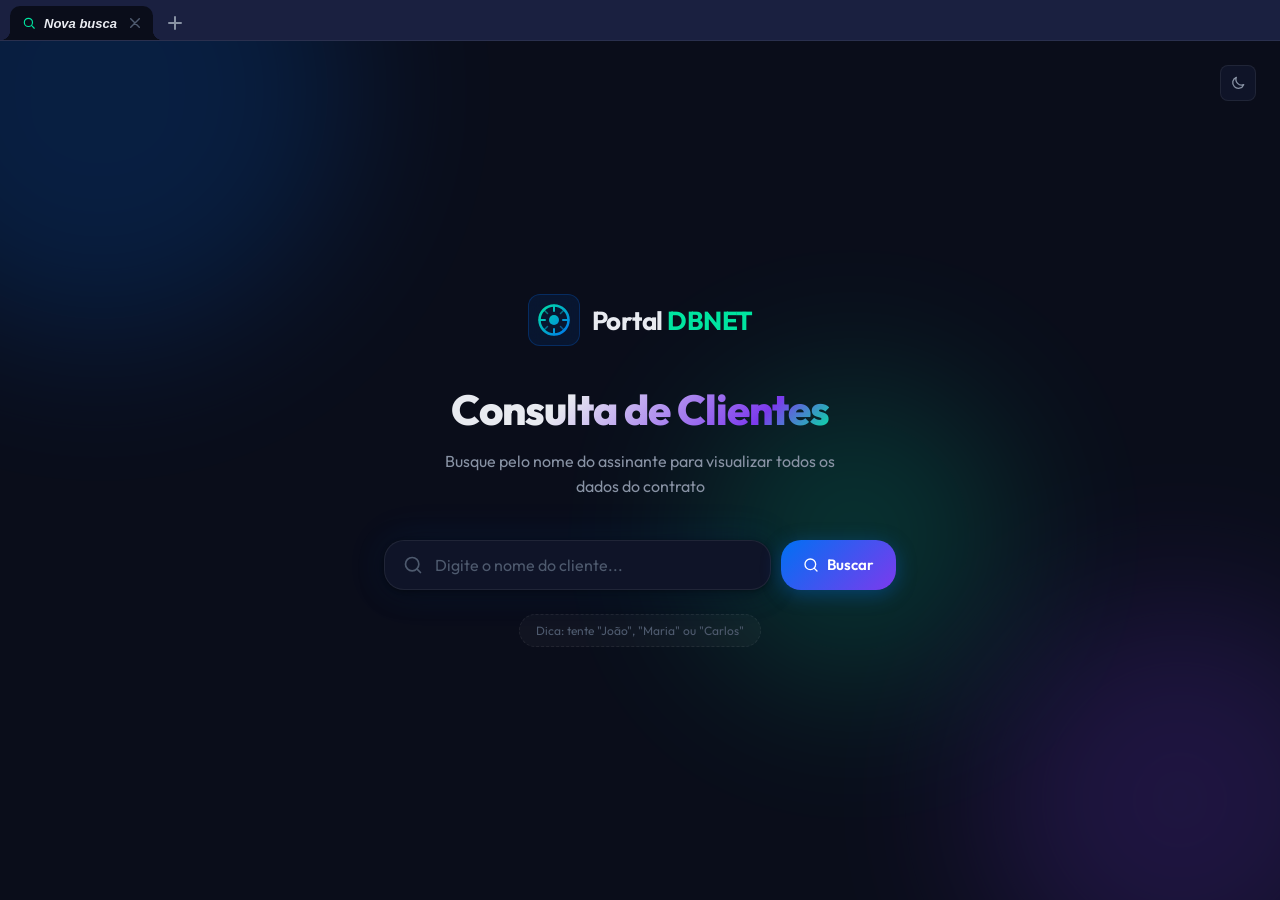
==== commit 7b76036d: "Barra de abas estilo navegador: uma consulta de cliente por aba (iframe), com busca independente Co-" ====
--- a/index.html
+++ b/index.html
@@ -4,282 +4,27 @@
   <meta charset="UTF-8" />
   <meta name="viewport" content="width=device-width, initial-scale=1.0" />
   <title>Portal DBNET — Consulta de Clientes</title>
-  <link rel="icon" type="image/png" href="favicon.png" />
-  <link rel="preconnect" href="https://fonts.googleapis.com" />
-  <link rel="preconnect" href="https://fonts.gstatic.com" crossorigin />
-  <link href="https://fonts.googleapis.com/css2?family=Outfit:wght@300;400;500;600;700;800&display=swap" rel="stylesheet" />
+  <link rel="icon" type="image/png" href="favicon2.png" />
   <link rel="stylesheet" href="style.css" />
+  <link rel="stylesheet" href="shell.css" />
+  <script>
+    // Tema salvo, aplicado antes de pintar (evita flash)
+    try {
+      var t = localStorage.getItem('ideiaSupTema');
+      document.documentElement.setAttribute('data-theme', ['dark','dim','light','sepia','green'].indexOf(t) >= 0 ? t : 'dark');
+    } catch (_) { document.documentElement.setAttribute('data-theme', 'dark'); }
+  </script>
 </head>
-<body>
+<body class="shell">
+  <!-- Barra de abas: cada aba é uma consulta independente (um iframe de app.html) -->
+  <div class="tabbar" id="tabbar">
+    <div class="tabs" id="tabs" role="tablist"></div>
+    <button class="tab-new" id="tab-new" title="Nova busca (nova aba)" aria-label="Nova aba">
+      <svg width="14" height="14" viewBox="0 0 14 14" fill="none"><path d="M7 1v12M1 7h12" stroke="currentColor" stroke-width="2" stroke-linecap="round"/></svg>
+    </button>
+  </div>
+  <div class="tab-frames" id="tab-frames"></div>
 
-<div id="app">
-
-  <!-- ══════════════════════════════════════════
-       TELA 1 — BUSCA
-  ══════════════════════════════════════════ -->
-  <section id="screen-search" class="screen active">
-    <div class="search-theme-toggle-slot" id="search-theme-toggle-slot"></div>
-    <div class="search-hero">
-      <div class="logo">
-        <div class="logo-mark">
-          <svg width="32" height="32" viewBox="0 0 32 32" fill="none" xmlns="http://www.w3.org/2000/svg">
-            <defs>
-              <linearGradient id="logoGrad" x1="0" y1="0" x2="32" y2="32" gradientUnits="userSpaceOnUse">
-                <stop offset="0%" stop-color="#00e5a0"/>
-                <stop offset="100%" stop-color="#0070f3"/>
-              </linearGradient>
-            </defs>
-            <circle cx="16" cy="16" r="14.5" stroke="url(#logoGrad)" stroke-width="2.5"/>
-            <circle cx="16" cy="16" r="5" fill="url(#logoGrad)"/>
-            <line x1="16" y1="1.5" x2="16" y2="7" stroke="url(#logoGrad)" stroke-width="2" stroke-linecap="round"/>
-            <line x1="16" y1="25" x2="16" y2="30.5" stroke="url(#logoGrad)" stroke-width="2" stroke-linecap="round"/>
-            <line x1="1.5" y1="16" x2="7" y2="16" stroke="url(#logoGrad)" stroke-width="2" stroke-linecap="round"/>
-            <line x1="25" y1="16" x2="30.5" y2="16" stroke="url(#logoGrad)" stroke-width="2" stroke-linecap="round"/>
-            <line x1="5.5" y1="5.5" x2="9.5" y2="9.5" stroke="url(#logoGrad)" stroke-width="1.5" stroke-linecap="round" opacity="0.6"/>
-            <line x1="22.5" y1="22.5" x2="26.5" y2="26.5" stroke="url(#logoGrad)" stroke-width="1.5" stroke-linecap="round" opacity="0.6"/>
-            <line x1="26.5" y1="5.5" x2="22.5" y2="9.5" stroke="url(#logoGrad)" stroke-width="1.5" stroke-linecap="round" opacity="0.6"/>
-            <line x1="9.5" y1="22.5" x2="5.5" y2="26.5" stroke="url(#logoGrad)" stroke-width="1.5" stroke-linecap="round" opacity="0.6"/>
-          </svg>
-        </div>
-        <span class="logo-text">Portal <span class="accent">DBNET</span></span>
-      </div>
-
-      <h1 class="hero-title">Consulta de Clientes</h1>
-      <p class="hero-subtitle">Busque pelo nome do assinante para visualizar todos os dados do contrato</p>
-
-      <div class="search-box-wrapper">
-        <div class="search-row">
-          <div class="search-box">
-            <svg class="search-icon" width="20" height="20" viewBox="0 0 24 24" fill="none">
-              <circle cx="11" cy="11" r="8" stroke="currentColor" stroke-width="2"/>
-              <path d="m21 21-4.35-4.35" stroke="currentColor" stroke-width="2" stroke-linecap="round"/>
-            </svg>
-            <input
-              type="text"
-              id="search-input"
-              class="search-input"
-              placeholder="Digite o nome do cliente..."
-              autocomplete="off"
-              spellcheck="false"
-            />
-            <button id="search-clear" class="search-clear hidden" aria-label="Limpar busca">
-              <svg width="14" height="14" viewBox="0 0 14 14" fill="none">
-                <path d="M1 1l12 12M13 1L1 13" stroke="currentColor" stroke-width="2" stroke-linecap="round"/>
-              </svg>
-            </button>
-          </div>
-          <button id="btn-buscar" class="btn-buscar">
-            <svg id="buscar-icon" width="16" height="16" viewBox="0 0 24 24" fill="none">
-              <circle cx="11" cy="11" r="8" stroke="currentColor" stroke-width="2"/>
-              <path d="m21 21-4.35-4.35" stroke="currentColor" stroke-width="2" stroke-linecap="round"/>
-            </svg>
-            <span id="buscar-label">Buscar</span>
-            <span id="buscar-spinner" class="spinner hidden"></span>
-          </button>
-        </div>
-        <ul id="search-dropdown" class="search-dropdown hidden" role="listbox"></ul>
-      </div>
-
-      <div id="loading-status" class="loading-status hidden">
-        <span class="spinner" style="width:14px;height:14px;border-color:rgba(255,255,255,0.2);border-top-color:var(--blue)"></span>
-        <span id="loading-status-msg">Carregando...</span>
-      </div>
-      <p id="no-results" class="no-results hidden">Nenhum cliente encontrado para este nome.</p>
-      <div id="search-error" class="search-error hidden">
-        <svg width="16" height="16" viewBox="0 0 24 24" fill="none">
-          <circle cx="12" cy="12" r="10" stroke="currentColor" stroke-width="2"/>
-          <line x1="12" y1="8" x2="12" y2="12" stroke="currentColor" stroke-width="2" stroke-linecap="round"/>
-          <line x1="12" y1="16" x2="12.01" y2="16" stroke="currentColor" stroke-width="2" stroke-linecap="round"/>
-        </svg>
-        <span id="search-error-msg">Erro ao conectar com o servidor.</span>
-      </div>
-
-      <div class="search-hint">
-        <span>Dica: tente "João", "Maria" ou "Carlos"</span>
-      </div>
-    </div>
-
-    <div class="bg-orbs">
-      <div class="orb orb-1"></div>
-      <div class="orb orb-2"></div>
-      <div class="orb orb-3"></div>
-    </div>
-  </section>
-
-  <!-- ══════════════════════════════════════════
-       TELA 2 — SELEÇÃO (endereço ou login)
-  ══════════════════════════════════════════ -->
-  <section id="screen-selection" class="screen">
-    <div class="page-container">
-      <button class="btn-back" id="btn-back-selection">
-        <svg width="18" height="18" viewBox="0 0 24 24" fill="none">
-          <path d="M19 12H5M5 12l7 7M5 12l7-7" stroke="currentColor" stroke-width="2" stroke-linecap="round" stroke-linejoin="round"/>
-        </svg>
-        Voltar
-      </button>
-      <div id="selection-header" class="selection-header"></div>
-      <div id="selection-list" class="selection-list"></div>
-    </div>
-  </section>
-
-  <!-- ══════════════════════════════════════════
-       TELA 3 — DASHBOARD
-  ══════════════════════════════════════════ -->
-  <section id="screen-dashboard" class="screen">
-    <div class="page-container">
-      <header class="dashboard-header">
-        <button class="btn-back" id="btn-back-dashboard">
-          <svg width="18" height="18" viewBox="0 0 24 24" fill="none">
-            <path d="M19 12H5M5 12l7 7M5 12l7-7" stroke="currentColor" stroke-width="2" stroke-linecap="round" stroke-linejoin="round"/>
-          </svg>
-          Nova busca
-        </button>
-        <div id="dashboard-topbar" class="dashboard-topbar"></div>
-      </header>
-      <div id="dashboard-grid" class="dashboard-grid"></div>
-    </div>
-  </section>
-
-  <!-- ══════════════════════════════════════════
-       MODAL — TODAS AS ORDENS DE SERVIÇO
-  ══════════════════════════════════════════ -->
-  <div id="modal-os" class="modal-os-overlay" style="display:none">
-    <div class="modal-os-box">
-      <div class="modal-os-header">
-        <span class="modal-os-title">Todas as Ordens de Serviço</span>
-        <button class="modal-os-close" id="modal-os-close" aria-label="Fechar">
-          <svg width="20" height="20" viewBox="0 0 24 24" fill="none">
-            <path d="M18 6L6 18M6 6l12 12" stroke="currentColor" stroke-width="2" stroke-linecap="round"/>
-          </svg>
-        </button>
-      </div>
-      <div class="modal-os-body">
-        <table class="os-table">
-          <thead>
-            <tr>
-              <th class="col-id">ID</th><th class="col-date">Data</th><th class="col-type">Assunto</th><th class="col-setor">Setor</th><th class="col-status">Status</th><th class="col-desc">Descrição</th>
-            </tr>
-          </thead>
-          <tbody id="modal-os-tbody"></tbody>
-        </table>
-      </div>
-    </div>
-  </div>
-
-  <!-- ══════════════════════════════════════════
-       MODAL — HISTÓRICO DE POTÊNCIA DA ONU
-  ══════════════════════════════════════════ -->
-  <div id="modal-potencia" class="modal-os-overlay" style="display:none">
-    <div class="modal-os-box modal-potencia-box">
-      <div class="modal-os-header">
-        <span class="modal-os-title">Histórico de Potência</span>
-        <button class="modal-os-close" id="modal-potencia-close" aria-label="Fechar">
-          <svg width="20" height="20" viewBox="0 0 24 24" fill="none">
-            <path d="M18 6L6 18M6 6l12 12" stroke="currentColor" stroke-width="2" stroke-linecap="round"/>
-          </svg>
-        </button>
-      </div>
-      <div class="modal-os-body">
-        <table class="os-table">
-          <thead>
-            <tr>
-              <th class="col-pot-date">Data</th><th class="col-pot-signal">Sinal RX</th><th class="col-pot-temp">Temperatura</th>
-            </tr>
-          </thead>
-          <tbody id="modal-potencia-tbody"></tbody>
-        </table>
-        <div id="modal-potencia-pagination" class="modal-potencia-pagination hidden">
-          <button type="button" class="btn-pot-page" id="pot-prev-page" aria-label="Página anterior">
-            <svg width="16" height="16" viewBox="0 0 24 24" fill="none">
-              <path d="M15 18l-6-6 6-6" stroke="currentColor" stroke-width="2" stroke-linecap="round" stroke-linejoin="round"/>
-            </svg>
-          </button>
-          <span id="pot-page-info" class="pot-page-info">Página 1 de 1</span>
-          <button type="button" class="btn-pot-page" id="pot-next-page" aria-label="Próxima página">
-            <svg width="16" height="16" viewBox="0 0 24 24" fill="none">
-              <path d="M9 18l6-6-6-6" stroke="currentColor" stroke-width="2" stroke-linecap="round" stroke-linejoin="round"/>
-            </svg>
-          </button>
-        </div>
-      </div>
-    </div>
-  </div>
-
-  <!-- ══════════════════════════════════════════
-       MODAL — ABRIR ATENDIMENTO
-  ══════════════════════════════════════════ -->
-  <div id="modal-atendimento" class="modal-os-overlay" style="display:none">
-    <div class="modal-os-box modal-atendimento-box">
-      <div class="modal-os-header">
-        <span class="modal-os-title">Abrir Atendimento</span>
-        <button class="modal-os-close" id="modal-atendimento-close" aria-label="Fechar">
-          <svg width="20" height="20" viewBox="0 0 24 24" fill="none">
-            <path d="M18 6L6 18M6 6l12 12" stroke="currentColor" stroke-width="2" stroke-linecap="round"/>
-          </svg>
-        </button>
-      </div>
-      <div class="modal-os-body">
-        <form id="form-atendimento" class="form-atendimento">
-          <div class="form-field">
-            <label class="form-label" for="atendimento-assunto">Assunto</label>
-            <select id="atendimento-assunto" class="form-select" required>
-              <option value="" disabled selected>Selecione um assunto...</option>
-              <option value="99">99 - PROCESSO DE SUPORTE - DBNET</option>
-              <option value="264">264 - RETRABALHO TÉCNICO</option>
-              <option value="108">108 - PROCESSO DE CANCELAMENTO</option>
-              <option value="330">330 - VERIFICAÇÃO FINANCEIRA</option>
-            </select>
-          </div>
-          <div class="form-field">
-            <label class="form-label" for="atendimento-descricao">Descrição</label>
-            <textarea id="atendimento-descricao" class="form-textarea" rows="5" placeholder="Descreva o atendimento..." required></textarea>
-          </div>
-          <div class="form-atendimento-footer">
-            <span id="atendimento-erro" class="form-error hidden"></span>
-            <button type="submit" class="btn-enviar-atendimento" id="btn-enviar-atendimento">
-              <span id="btn-enviar-atendimento-label">Abrir atendimento</span>
-              <span id="btn-enviar-atendimento-spinner" class="spinner hidden"></span>
-            </button>
-          </div>
-        </form>
-      </div>
-    </div>
-  </div>
-
-  <!-- ══════════════════════════════════════════
-       MODAL — Todas as OS
-  ══════════════════════════════════════════ -->
-  <div id="modal" class="modal hidden" role="dialog" aria-modal="true" aria-labelledby="modal-title">
-    <div class="modal-backdrop" id="modal-backdrop"></div>
-    <div class="modal-panel">
-      <div class="modal-header">
-        <h3 id="modal-title">Todas as Ordens de Serviço</h3>
-        <button id="modal-close" class="modal-close" aria-label="Fechar modal">
-          <svg width="16" height="16" viewBox="0 0 16 16" fill="none">
-            <path d="M1 1l14 14M15 1L1 15" stroke="currentColor" stroke-width="2" stroke-linecap="round"/>
-          </svg>
-        </button>
-      </div>
-      <div id="modal-body" class="modal-body"></div>
-    </div>
-  </div>
-
-  <div id="test-mode-badge" class="test-mode-badge hidden">
-    <svg width="14" height="14" viewBox="0 0 24 24" fill="none">
-      <path d="M9 3H5a2 2 0 0 0-2 2v4m6-6h10a2 2 0 0 1 2 2v4M9 3v18m0 0h10a2 2 0 0 0 2-2v-4M9 21H5a2 2 0 0 1-2-2v-4m0 0h18" stroke="currentColor" stroke-width="2" stroke-linecap="round"/>
-    </svg>
-    MODO TESTE
-  </div>
-
-  <div id="loading-overlay" class="loading-overlay hidden">
-    <div class="loading-overlay-box">
-      <span class="spinner" style="width:28px;height:28px;border-width:3px;border-color:rgba(255,255,255,0.15);border-top-color:var(--blue)"></span>
-      <span id="loading-overlay-msg">Carregando...</span>
-    </div>
-  </div>
-
-</div><!-- #app -->
-
-<script src="app.js"></script>
+  <script src="shell.js"></script>
 </body>
 </html>
--- a/style.css
+++ b/style.css
@@ -603,6 +603,7 @@
   margin-bottom: 8px;
 }
 .dashboard-topbar {
+  margin-left: auto;
   display: flex;
   align-items: center;
   justify-content: flex-end;
@@ -621,7 +622,17 @@
   font-weight: 700;
   color: var(--text-primary);
 }
-.btn-reload {
+.spinning svg {
+  animation: btn-reload-spin 0.8s linear infinite;
+}
+@keyframes btn-reload-spin {
+  from { transform: rotate(0deg); }
+  to   { transform: rotate(360deg); }
+}
+
+/* Botão de três pontos (menu de ações secundárias) */
+.header-menu { position: relative; }
+.btn-header-menu {
   display: inline-flex;
   align-items: center;
   justify-content: center;
@@ -635,17 +646,57 @@
   transition: all var(--transition);
   cursor: pointer;
 }
-.btn-reload:hover {
+.btn-header-menu:hover,
+.btn-header-menu[aria-expanded="true"] {
   color: var(--text-primary);
   border-color: var(--border-hover);
   background: var(--surface-2);
 }
-.btn-reload.spinning svg {
-  animation: btn-reload-spin 0.8s linear infinite;
-}
-@keyframes btn-reload-spin {
-  from { transform: rotate(0deg); }
-  to   { transform: rotate(360deg); }
+
+.header-menu-dropdown {
+  position: absolute;
+  top: calc(100% + 8px);
+  right: 0;
+  min-width: 200px;
+  background: var(--surface);
+  border: 1px solid var(--border);
+  border-radius: var(--radius-md);
+  box-shadow: var(--shadow-card);
+  padding: 6px;
+  z-index: 100;
+  animation: slideDown 0.15s ease;
+}
+.header-menu-dropdown.hidden { display: none; }
+
+.header-menu-item {
+  display: flex;
+  align-items: center;
+  gap: 10px;
+  width: 100%;
+  padding: 9px 10px;
+  border-radius: var(--radius-sm);
+  font-size: 13px;
+  font-weight: 500;
+  font-family: 'Outfit', sans-serif;
+  color: var(--text-secondary);
+  background: none;
+  border: none;
+  text-align: left;
+  cursor: pointer;
+  transition: background var(--transition), color var(--transition);
+}
+.header-menu-item:hover {
+  background: var(--surface-3);
+  color: var(--text-primary);
+}
+.header-menu-item svg { flex-shrink: 0; color: var(--text-muted); }
+
+/* Reaproveita o botão de tema (mesmos ícones/estados), só ajusta o layout para caber como linha de menu */
+.header-menu-item.btn-theme-toggle {
+  width: 100%;
+  height: auto;
+  justify-content: flex-start;
+  padding: 9px 10px;
 }
 
 /* Abrir atendimento */
@@ -851,6 +902,63 @@
   letter-spacing: 0.5px;
 }
 
+/* Online/Offline em destaque no canto superior direito do card */
+.geral-conn { margin-left: auto; position: relative; z-index: 1; }
+.geral-conn .badge {
+  font-size: 15px;
+  padding: 7px 16px;
+  gap: 8px;
+}
+.geral-conn .badge-dot { width: 9px; height: 9px; }
+
+/* Ações no canto inferior direito do card (Limpar MAC / Desconectar login) */
+.geral-acoes {
+  grid-column: 1 / -1;
+  display: flex;
+  flex-wrap: wrap;
+  align-items: center;
+  justify-content: flex-end;
+  gap: 8px;
+}
+.btn-geral-acao {
+  display: inline-flex;
+  align-items: center;
+  justify-content: center;
+  gap: 6px;
+  height: 34px;
+  white-space: nowrap;
+  padding: 0 14px;
+  font-size: 12px;
+  font-weight: 600;
+  font-family: 'Outfit', sans-serif;
+  color: var(--text-secondary);
+  background: var(--surface-3);
+  border: 1px solid var(--border);
+  border-radius: var(--radius-sm);
+  cursor: pointer;
+  transition: all var(--transition);
+  position: relative;
+  z-index: 1;
+}
+.btn-geral-acao:hover:not(:disabled) {
+  color: var(--text-primary);
+  border-color: var(--border-hover);
+  background: var(--surface-2);
+}
+.btn-geral-acao-icone svg { width: 14px; height: 14px; }
+.onu-signal-extra {
+  margin: -6px 0 10px;
+  font-size: 12px;
+  text-align: center;
+  color: var(--text-muted);
+}
+.onu-signal-extra:empty { display: none; }
+.btn-potencia-atual { width: 100%; justify-content: center; margin-bottom: 8px; }
+.btn-reiniciar-onu  { width: 100%; margin-bottom: 14px; }
+.btn-geral-acao-perigo { color: var(--red); border-color: rgba(244,63,94,0.25); background: var(--red-dim); }
+.btn-geral-acao-perigo:hover:not(:disabled) { color: var(--red); border-color: var(--red); background: var(--red-dim); }
+.btn-geral-acao:disabled { opacity: 0.6; cursor: wait; }
+
 .geral-badges {
   display: flex;
   flex-wrap: wrap;
@@ -858,11 +966,18 @@
   margin-bottom: 20px;
 }
 
+/* O card estica até a altura do vizinho (Avisos). Os campos ficam no topo e a
+   linha das ações absorve a sobra e se ancora embaixo, em vez de deixar um vão. */
 .geral-grid {
   display: grid;
   grid-template-columns: 1fr 1fr;
+  grid-template-rows: auto auto auto 1fr;
   gap: 14px;
-}
+  flex: 1;
+}
+/* Data de Cadastro vai logo abaixo da Data de Nascimento (coluna 1) */
+.geral-field-cadastro { grid-column: 1; }
+.geral-grid .geral-acoes { align-self: end; }
 .geral-field { display: flex; flex-direction: column; gap: 3px; }
 .geral-field-label {
   font-size: 11px;
@@ -1046,9 +1161,9 @@
   padding: 12px 14px;
   border-radius: var(--radius-sm);
   border: 1px solid;
-  margin-top: 14px;
-}
-.signal-good   { background: rgba(0,229,160,0.06);  border-color: rgba(0,229,160,0.2);  }
+  margin-bottom: 14px;
+}
+.signal-good  { background: rgba(0,229,160,0.06);  border-color: rgba(0,229,160,0.2);  }
 .signal-warn   { background: rgba(245,158,11,0.06); border-color: rgba(245,158,11,0.2); }
 .signal-bad    { background: rgba(244,63,94,0.06);  border-color: rgba(244,63,94,0.2);  }
 
@@ -1212,8 +1327,106 @@
   color: var(--amber);
 }
 
+/* ─── CARD AVISOS (span 2) + contador Suporte N1 ──────── */
+.card-avisos { grid-column: span 2; }
+.avisos-layout {
+  display: flex;
+  gap: 16px;
+  align-items: stretch;
+  flex: 1;
+}
+.avisos-lista { flex: 1; min-width: 0; }
+.os-contadores {
+  flex: 0 0 245px;
+  display: flex;
+  flex-direction: column;
+  gap: 10px;
+}
+.os-contador {
+  flex: 1;
+  display: flex;
+  align-items: center;
+  gap: 12px;
+  padding: 10px 14px;
+  background: var(--amber-dim);
+  border: 1px solid rgba(245,158,11,0.25);
+  border-radius: var(--radius-md);
+}
+.os-contador-qtd {
+  flex-shrink: 0;
+  min-width: 40px;
+  text-align: center;
+  font-size: 36px;
+  font-weight: 800;
+  line-height: 1;
+  color: var(--amber);
+}
+.os-contador-carregando {
+  color: var(--text-muted);
+  letter-spacing: 1px;
+  animation: pulse 1.2s infinite;
+}
+.os-contador-retencao .os-contador-carregando,
+.os-contador-n3 .os-contador-carregando { color: var(--text-muted); }
+.os-contador-label {
+  font-size: 14px;
+  font-weight: 700;
+  line-height: 1.2;
+  color: var(--text-primary);
+}
+.os-contador-periodo {
+  margin-top: 2px;
+  font-size: 12px;
+  font-weight: 500;
+  color: var(--text-secondary);
+}
+.os-contador-retencao {
+  background: var(--red-dim);
+  border-color: rgba(244,63,94,0.25);
+}
+.os-contador-retencao .os-contador-qtd { color: var(--red); }
+.os-contador-n3 {
+  background: var(--blue-dim);
+  border-color: rgba(0,112,243,0.25);
+}
+.os-contador-n3 .os-contador-qtd { color: var(--cyan); }
+
 /* ─── CARD OS ─────────────────────────────────────────── */
-.card-os { grid-column: span 4; }
+.card-os { grid-column: span 2; }
+
+/* Fibra/ONU: transmissor, PON ID, MAC e VLAN ficam recolhidos (informação secundária) */
+.onu-detalhes { margin-top: 2px; }
+.onu-detalhes summary {
+  display: flex;
+  align-items: center;
+  gap: 6px;
+  padding: 6px 0;
+  font-size: 12px;
+  font-weight: 600;
+  color: var(--text-muted);
+  cursor: pointer;
+  list-style: none;
+  user-select: none;
+}
+.onu-detalhes summary::-webkit-details-marker { display: none; }
+.onu-detalhes summary::before {
+  content: '';
+  width: 6px; height: 6px;
+  border-right: 2px solid currentColor;
+  border-bottom: 2px solid currentColor;
+  transform: rotate(-45deg);
+  transition: transform var(--transition);
+}
+.onu-detalhes[open] summary::before { transform: rotate(45deg); }
+.onu-detalhes summary:hover { color: var(--text-primary); }
+
+/* Notebook (1201–1699px, 4 colunas):
+   Fibra/ONU e Central do Assinante empilhadas na coluna 1; OS nas colunas 2-4, ao lado das duas */
+@media (min-width: 1201px) and (max-width: 1699px) {
+  .card-fibra  { grid-column: 1; grid-row: 2; }
+  .card-acesso { grid-column: 1; grid-row: 3; }
+  .card-os     { grid-column: 2 / span 3; grid-row: 2 / span 2; }
+}
 
 .os-table { width: 100%; border-collapse: collapse; table-layout: fixed; }
 .os-table th {
@@ -1234,12 +1447,40 @@
   overflow-wrap: break-word;
 }
 .os-table tr:last-child td { border-bottom: none; }
-.os-table .col-id     { width: 6%;  color: var(--text-muted); font-family: monospace; font-size: 12px; }
-.os-table .col-date   { width: 8%;  color: var(--text-secondary); white-space: nowrap; }
-.os-table .col-type   { width: 18%; color: var(--text-primary); font-weight: 500; }
-.os-table .col-setor  { width: 10%; color: var(--text-muted); font-size: 12px; white-space: nowrap; overflow: hidden; text-overflow: ellipsis; }
-.os-table .col-status { width: 10%; }
-.os-table .col-desc   { width: 48%; color: var(--text-secondary); }
+.os-table .col-id     { width: 12%; white-space: nowrap; }
+.os-table .col-type   { width: 23%; }
+.os-table .col-diag   { width: 16%; color: var(--text-secondary); }
+.os-table .col-status { width: 13%; }
+.os-table .col-desc   { width: 36%; color: var(--text-secondary); }
+.os-diag {
+  font-size: 12.5px;
+  line-height: 1.35;
+  display: -webkit-box;
+  -webkit-line-clamp: 3;
+  -webkit-box-orient: vertical;
+  overflow: hidden;
+}
+.os-data     { font-size: 12px; color: var(--text-secondary); }
+.os-assunto  { color: var(--text-primary); font-weight: 600; line-height: 1.3; }
+.os-setor    { font-size: 12px; color: var(--text-muted); margin-top: 2px; }
+.os-desc     { font-size: 12.5px; line-height: 1.45; }
+.os-desc-recolhida {
+  display: -webkit-box;
+  -webkit-line-clamp: 2;
+  -webkit-box-orient: vertical;
+  overflow: hidden;
+}
+.os-ver-mais {
+  background: none;
+  border: none;
+  padding: 0;
+  margin-top: 3px;
+  font-size: 12px;
+  font-weight: 600;
+  color: var(--blue);
+  cursor: pointer;
+}
+.os-ver-mais:hover { text-decoration: underline; }
 .os-table .col-pot-date   { width: 34%; color: var(--text-secondary); white-space: nowrap; }
 .os-table .col-pot-signal { width: 33%; font-family: monospace; }
 .os-table .col-pot-temp   { width: 33%; color: var(--text-secondary); font-family: monospace; }
@@ -1285,7 +1526,8 @@
 .os-footer {
   display: flex;
   justify-content: flex-end;
-  margin-top: 14px;
+  margin-top: auto;   /* o card estica até o vizinho: o botão fica no fundo, sem vão embaixo */
+  padding-top: 14px;
 }
 .btn-ver-todas {
   display: inline-flex;
@@ -1407,6 +1649,18 @@
 .form-error { font-size: 13px; color: var(--red); margin-right: auto; }
 .form-error.success { color: var(--green); }
 .form-error.hidden { display: none; }
+
+.form-warning {
+  display: block;
+  font-size: 13px;
+  font-weight: 600;
+  color: var(--red);
+  background: var(--red-dim);
+  border: 1px solid rgba(244,63,94,0.3);
+  border-radius: var(--radius-sm);
+  padding: 8px 12px;
+}
+.form-warning.hidden { display: none; }
 
 .btn-enviar-atendimento {
   display: inline-flex;
@@ -1523,6 +1777,17 @@
 /* ══════════════════════════════════════════════════════
    RESPONSIVE
 ══════════════════════════════════════════════════════ */
+/* Monitores grandes (Full HD+): dashboard em 5 colunas.
+   Linha 1: Geral (col 1-2) + Avisos (col 3-4) + Central do Assinante/PPPoE (col 5)
+   Linha 2: Fibra (col 1) + OS (col 2-4) + próximo card de 1 coluna (col 5) */
+@media (min-width: 1700px) {
+  #screen-dashboard .page-container { max-width: 1800px; }
+  .dashboard-grid { grid-template-columns: repeat(5, 1fr); }
+  .card-avisos    { grid-column: span 2; }
+  .card-acesso    { grid-column: 5; grid-row: 1; }
+  .card-os        { grid-column: span 3; }
+}
+
 @media (max-width: 1200px) {
   .dashboard-grid { grid-template-columns: repeat(3, 1fr); }
   .card-geral     { grid-column: span 2; }
@@ -1533,15 +1798,20 @@
   .dashboard-grid { grid-template-columns: repeat(2, 1fr); }
   .card-geral     { grid-column: span 2; }
   .card-os        { grid-column: span 2; }
-  .geral-grid     { grid-template-columns: 1fr; }
+  .geral-grid     { grid-template-columns: 1fr; grid-template-rows: auto auto auto auto 1fr; }
+  .geral-acoes   { justify-content: flex-start; }
 }
 
 @media (max-width: 600px) {
   .page-container { padding: 20px 16px 48px; }
   .dashboard-grid { grid-template-columns: 1fr; }
   .card-geral     { grid-column: span 1; }
+  .card-avisos    { grid-column: span 1; }
+  .avisos-layout  { flex-direction: column-reverse; }
+  .os-contadores  { flex: none; }
   .card-os        { grid-column: span 1; }
   .geral-grid     { grid-template-columns: 1fr 1fr; }
+  .btn-geral-acao { flex: 1; }
   .boleto-actions { flex-direction: column; }
   .btn-boleto     { flex: none; width: 100%; }
   .selection-list { grid-template-columns: 1fr; }
--- a/shell.css
+++ b/shell.css
@@ -0,0 +1,119 @@
+/* ══════════════════════════════════════════════════════
+   SHELL — barra de abas (estilo navegador) + iframes
+   Usa as variáveis de tema do style.css
+══════════════════════════════════════════════════════ */
+html, body.shell { height: 100%; }
+body.shell {
+  display: flex;
+  flex-direction: column;
+  min-height: 0;
+  overflow: hidden;
+}
+
+.tabbar {
+  flex: 0 0 auto;
+  display: flex;
+  align-items: flex-end;
+  gap: 4px;
+  padding: 6px 10px 0;
+  background: var(--surface-3);
+  border-bottom: 1px solid var(--border);
+  user-select: none;
+}
+
+.tabs {
+  display: flex;
+  align-items: flex-end;
+  gap: 2px;
+  min-width: 0;
+  flex: 0 1 auto;
+}
+
+.tab {
+  position: relative;
+  display: flex;
+  align-items: center;
+  gap: 8px;
+  flex: 0 1 220px;
+  min-width: 70px;
+  max-width: 220px;
+  height: 34px;
+  padding: 0 8px 0 12px;
+  border-radius: 10px 10px 0 0;
+  color: var(--text-secondary);
+  font-size: 13px;
+  font-weight: 500;
+  cursor: pointer;
+  transition: background var(--transition), color var(--transition);
+}
+.tab:hover { background: var(--tint); color: var(--text-primary); }
+.tab.ativa {
+  background: var(--bg);
+  color: var(--text-primary);
+  font-weight: 600;
+  cursor: default;
+}
+/* "curvas" externas da aba ativa, como no Chrome */
+.tab.ativa::before,
+.tab.ativa::after {
+  content: '';
+  position: absolute;
+  bottom: 0;
+  width: 10px;
+  height: 10px;
+  background: radial-gradient(circle at var(--cx) 0, transparent 10px, var(--bg) 10.5px);
+  pointer-events: none;
+}
+.tab.ativa::before { left: -10px;  --cx: 0; }
+.tab.ativa::after  { right: -10px; --cx: 10px; }
+
+.tab-ico { display: inline-flex; flex: 0 0 auto; color: var(--text-muted); }
+.tab.ativa .tab-ico { color: var(--green); }
+.tab.vazia .tab-titulo { font-style: italic; }
+
+.tab-titulo {
+  flex: 1 1 auto;
+  min-width: 0;
+  overflow: hidden;
+  white-space: nowrap;
+  text-overflow: ellipsis;
+}
+
+.tab-fechar {
+  flex: 0 0 auto;
+  display: inline-flex;
+  align-items: center;
+  justify-content: center;
+  width: 20px;
+  height: 20px;
+  border-radius: 50%;
+  color: var(--text-muted);
+  transition: background var(--transition), color var(--transition);
+}
+.tab-fechar:hover { background: var(--border-hover); color: var(--text-primary); }
+
+.tab-new {
+  flex: 0 0 auto;
+  display: inline-flex;
+  align-items: center;
+  justify-content: center;
+  width: 28px;
+  height: 28px;
+  margin: 0 0 3px 4px;
+  border-radius: 50%;
+  color: var(--text-secondary);
+  transition: background var(--transition), color var(--transition);
+}
+.tab-new:hover { background: var(--border-hover); color: var(--text-primary); }
+
+.tab-frames { flex: 1 1 auto; min-height: 0; position: relative; }
+.tab-frame {
+  position: absolute;
+  inset: 0;
+  width: 100%;
+  height: 100%;
+  border: 0;
+  background: var(--bg);
+  display: none;
+}
+.tab-frame.ativo { display: block; }
